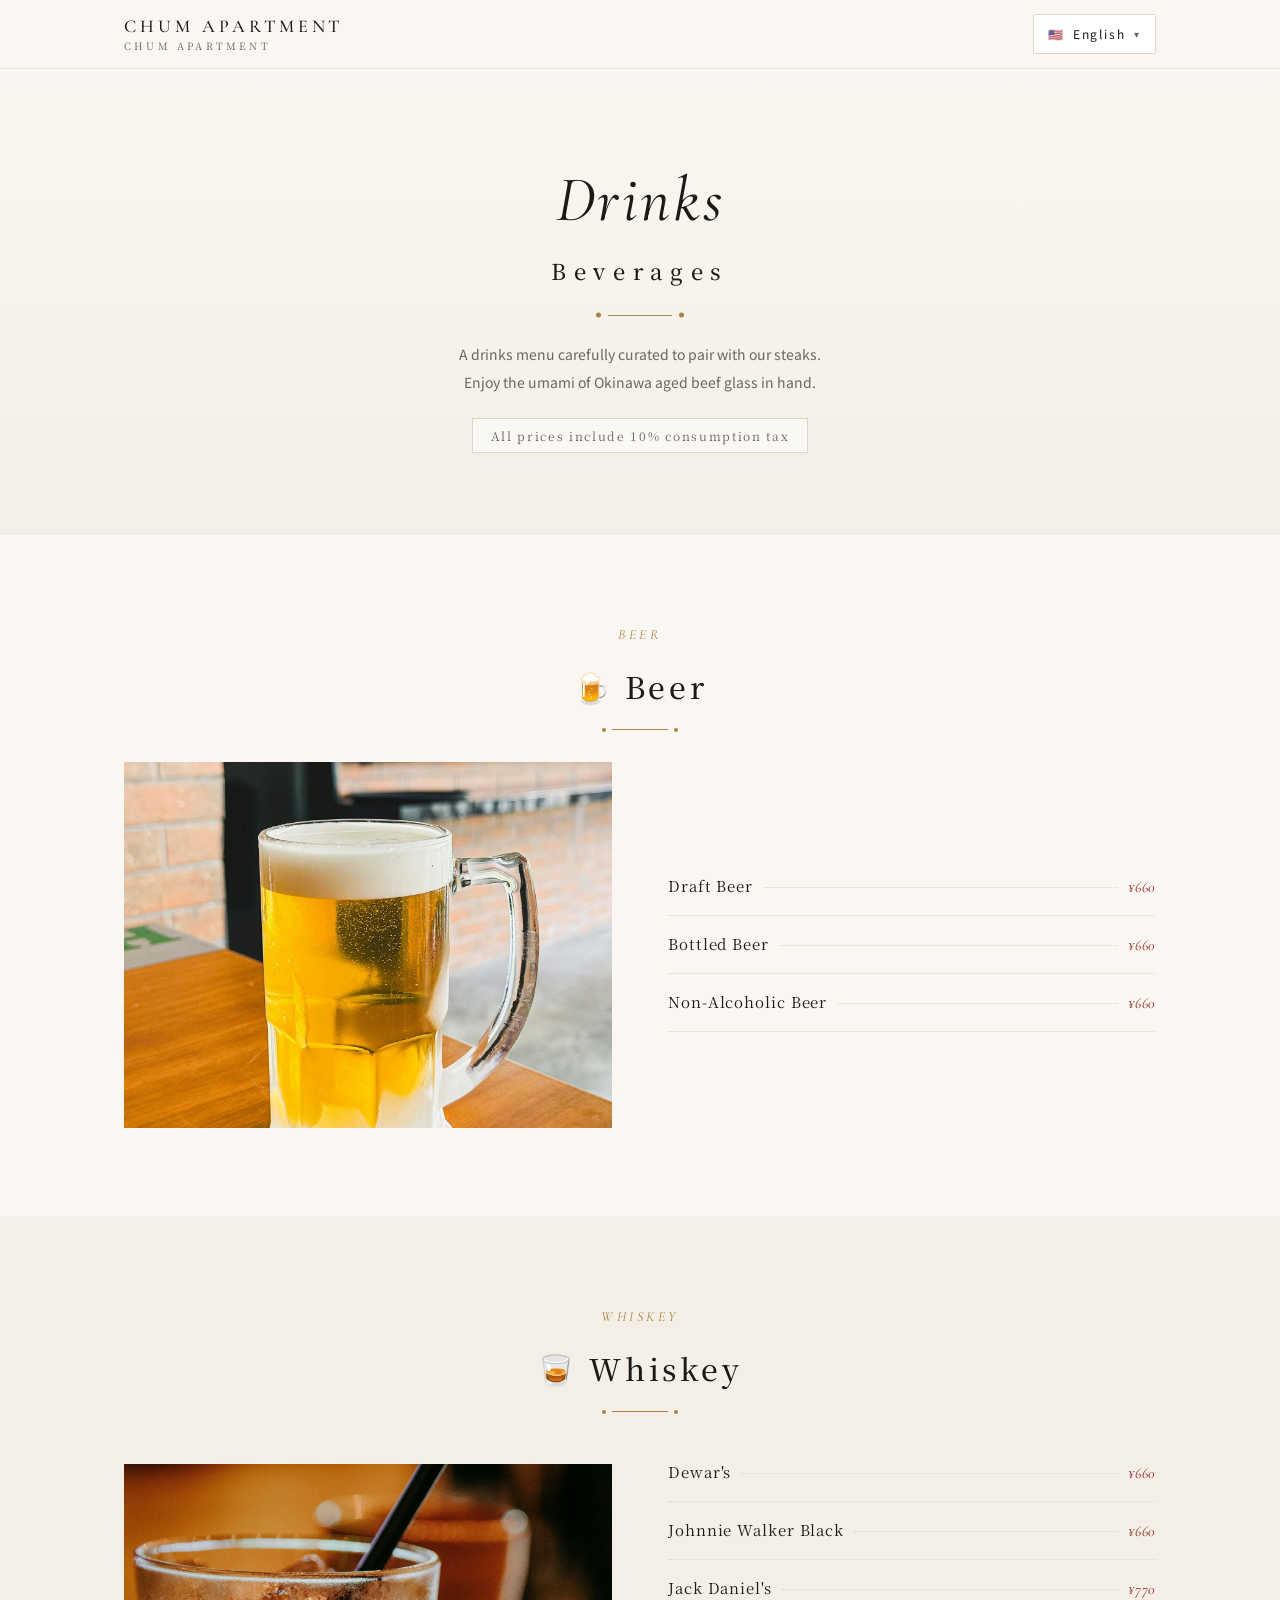
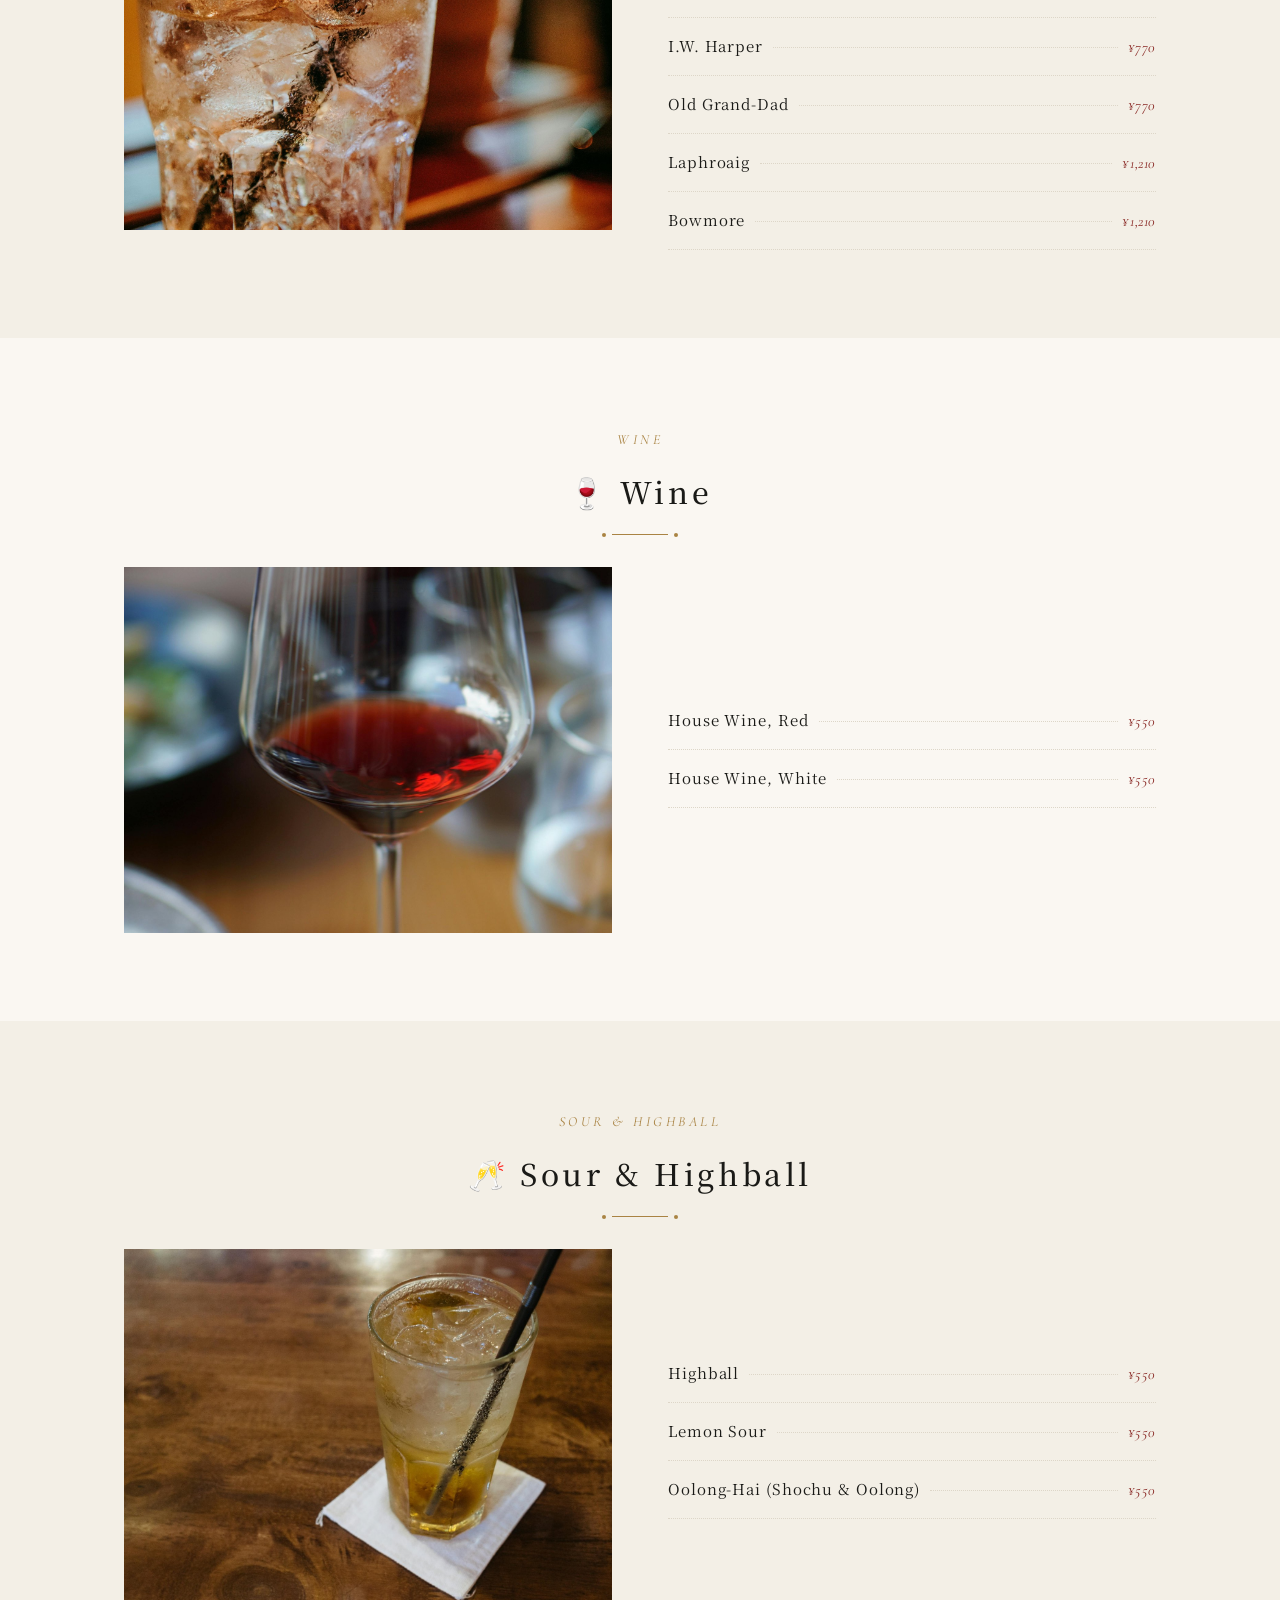
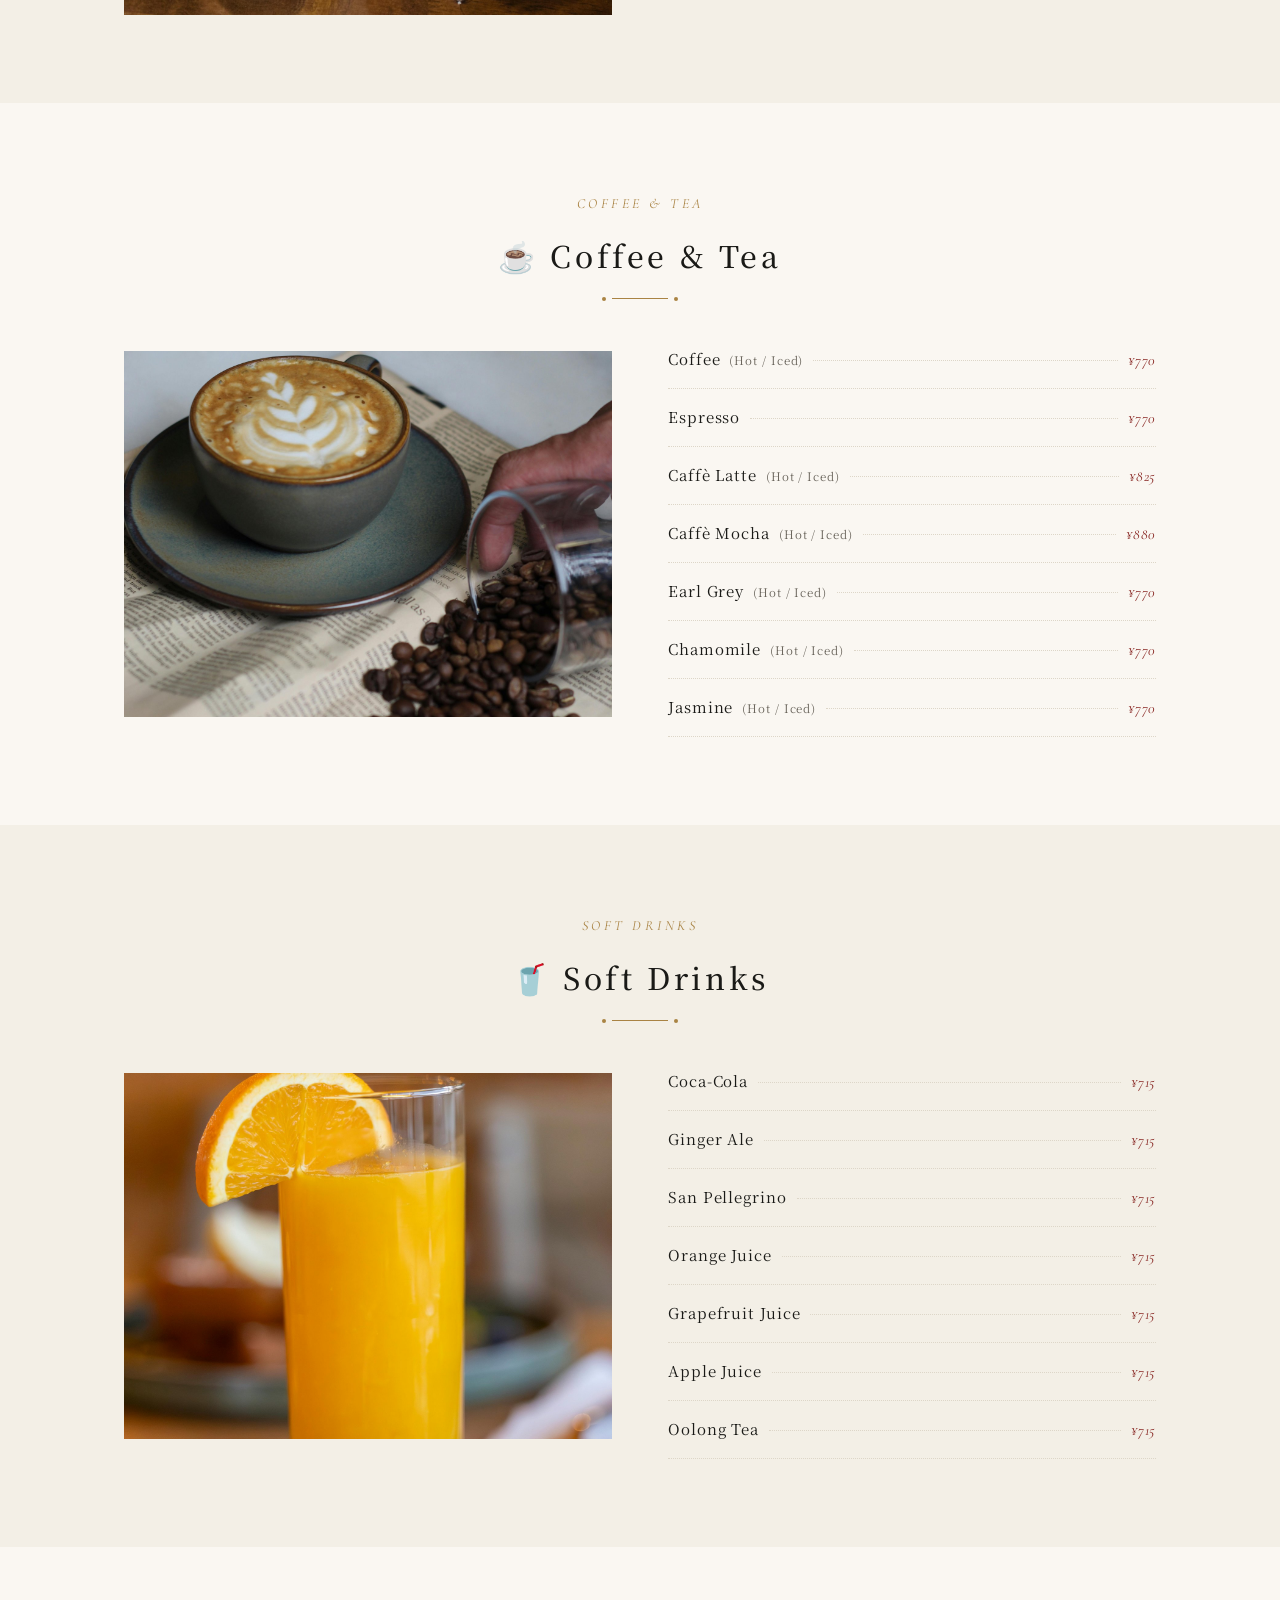
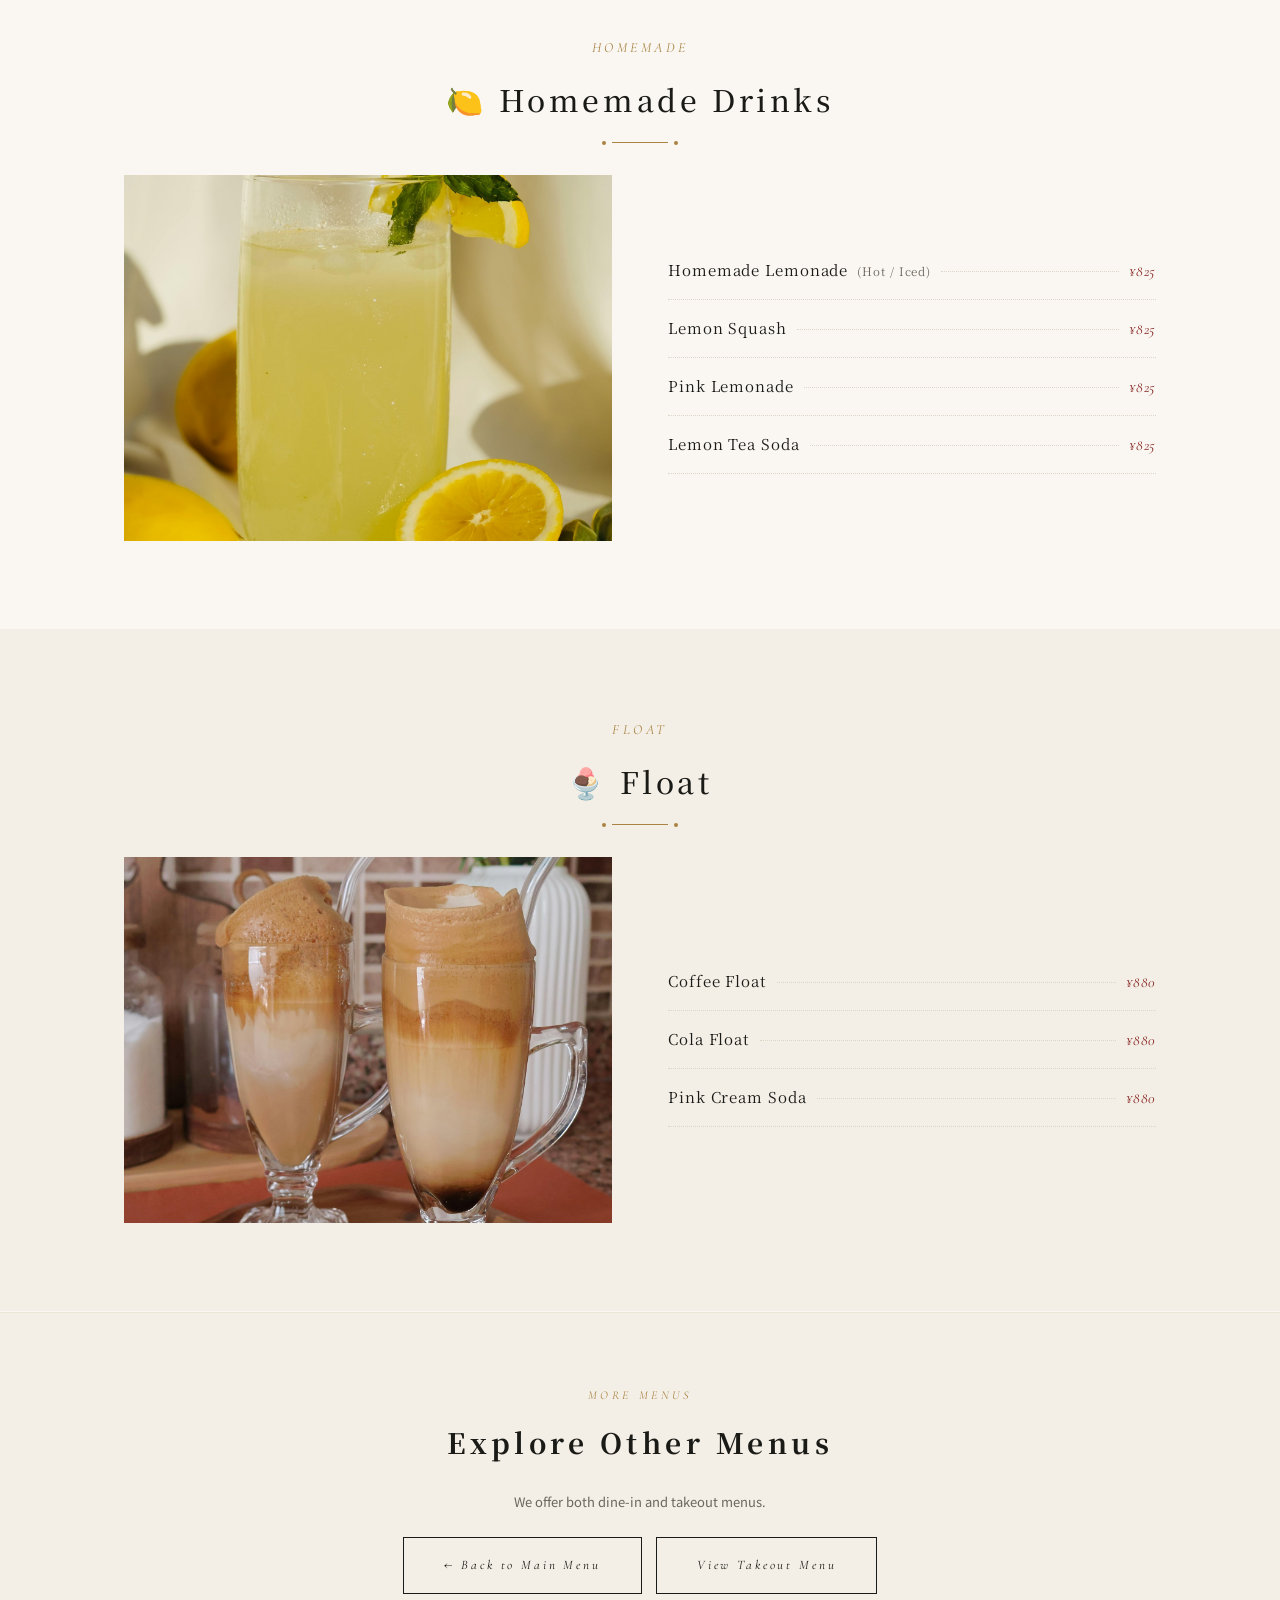
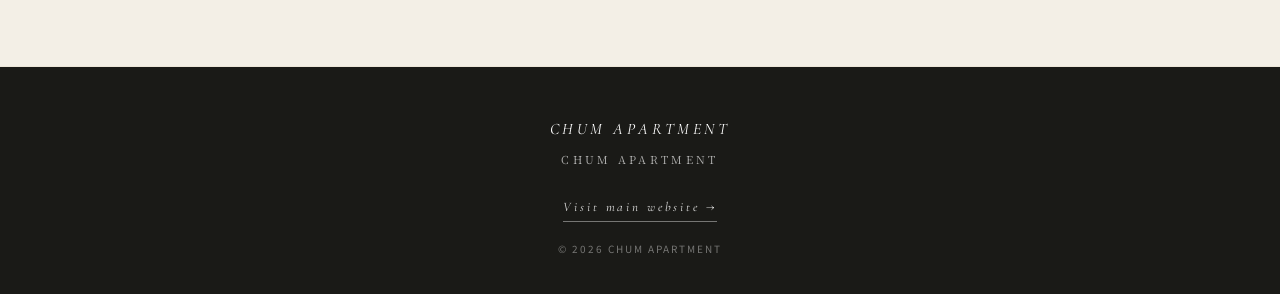
==== drink.html @ d6c18265 "Initial commit: CHUM APARTMENT menu site v1.0 Co-Authored-By: Claude Opus 4.7 (1M context) <noreply@" ====
<!DOCTYPE html>
<html lang="ja">
<head>
<meta charset="UTF-8">
<meta name="viewport" content="width=device-width, initial-scale=1.0">
<title data-i18n="meta_title">ドリンク | CHUM APARTMENT チャムアパートメント</title>
<meta name="description" data-i18n="meta_description" data-i18n-attr="content" content="CHUM APARTMENT（チャムアパートメント）のドリンクメニュー。ビール、ウイスキー、ワイン、自家製レモネード、コーヒー・紅茶など、ステーキに寄り添うこだわりのお飲み物。">

<meta property="og:type" content="website">
<meta property="og:site_name" content="CHUM APARTMENT">
<meta property="og:title" data-i18n="og_title" data-i18n-attr="content" content="ドリンク | CHUM APARTMENT">
<meta property="og:description" data-i18n="og_description" data-i18n-attr="content" content="ステーキに寄り添う、こだわりのドリンクメニュー。">
<meta property="og:url" content="https://menu.chum-apt.net/drink.html">
<meta property="og:image" content="https://menu.chum-apt.net/images/drink-whiskey.jpg">

<link rel="preconnect" href="https://fonts.googleapis.com">
<link rel="preconnect" href="https://fonts.gstatic.com" crossorigin>
<link rel="stylesheet" href="https://fonts.googleapis.com/css2?family=Cormorant+Garamond:ital,wght@0,400;0,500;1,400;1,500&family=Noto+Sans+JP:wght@300;400;500&family=Noto+Serif+JP:wght@400;500;600&family=Noto+Sans+KR:wght@300;400;500&family=Noto+Serif+KR:wght@400;500;600&family=Noto+Serif+TC:wght@400;500;600&family=Noto+Serif+SC:wght@400;500;600&display=swap">
<link rel="stylesheet" href="css/style.css">
</head>
<body>

<!-- ============== Header ============== -->
<header class="site-header">
  <div class="inner">
    <a href="index.html" class="brand" data-i18n="brand_home_aria" data-i18n-attr="aria-label" aria-label="CHUM APARTMENT トップへ">
      <span class="brand-en" data-i18n="site_name">CHUM APARTMENT</span>
      <span class="brand-jp" data-i18n="site_name_jp">チャムアパートメント</span>
    </a>
    <div class="lang-switch">
      <button type="button" aria-haspopup="true" aria-expanded="false" aria-controls="lang-menu" data-i18n="lang_switch_aria" data-i18n-attr="aria-label" aria-label="言語を選択">
        <span class="flag" aria-hidden="true">🇯🇵</span> <span class="lang-current">日本語</span>
      </button>
      <ul class="lang-menu" id="lang-menu" role="menu">
        <li role="none"><button role="menuitem" type="button" data-lang="ja"      data-lang-label="日本語"><span class="flag" aria-hidden="true">🇯🇵</span> 日本語</button></li>
        <li role="none"><button role="menuitem" type="button" data-lang="en"      data-lang-label="English"><span class="flag" aria-hidden="true">🇺🇸</span> English</button></li>
        <li role="none"><button role="menuitem" type="button" data-lang="fr"      data-lang-label="Français"><span class="flag" aria-hidden="true">🇫🇷</span> Français</button></li>
        <li role="none"><button role="menuitem" type="button" data-lang="ko"      data-lang-label="한국어"><span class="flag" aria-hidden="true">🇰🇷</span> 한국어</button></li>
        <li role="none"><button role="menuitem" type="button" data-lang="zh-Hant" data-lang-label="繁體中文"><span class="flag" aria-hidden="true">🇹🇼</span> 繁體中文</button></li>
        <li role="none"><button role="menuitem" type="button" data-lang="zh-Hans" data-lang-label="简体中文"><span class="flag" aria-hidden="true">🇨🇳</span> 简体中文</button></li>
      </ul>
    </div>
  </div>
</header>

<main>

<!-- ============== Hero ============== -->
<section class="hero">
  <p class="display-en" data-i18n="hero_title_en"><em>Drinks</em></p>
  <h1 class="display-jp" data-i18n="hero_title_ja">お飲み物</h1>
  <div class="hero-ornament" aria-hidden="true"></div>
  <p class="hero-lede" data-i18n="hero_lede">
    ステーキに寄り添う、こだわりのドリンクメニュー。<br>
    沖縄経産牛の旨味を、一杯と共に。
  </p>
  <p class="tax-note-banner" data-i18n="tax_note_banner">表示価格はすべて税込（消費税 10%）</p>
</section>

<!-- ============== Beer ============== -->
<section id="drink-beer" class="fade-in drink-section">
  <p class="section-eyebrow" data-i18n="section_beer_eyebrow">Beer</p>
  <h2 class="section-title" data-i18n="section_beer_title">🍺 ビール</h2>
  <div class="section-ornament" aria-hidden="true"></div>

  <div class="drink-block">
    <figure class="drink-photo menu-photo menu-photo--landscape">
      <img src="images/drink-beer.jpg" data-i18n="item_beer_alt" data-i18n-attr="alt" alt="ビール" loading="lazy">
    </figure>
    <ul class="drink-list-menu">
      <li><span class="name" data-i18n="drink_draft_beer">生ビール</span><span class="dots" aria-hidden="true"></span><span class="price">¥660</span></li>
      <li><span class="name" data-i18n="drink_bottle_beer">ボトルビール</span><span class="dots" aria-hidden="true"></span><span class="price">¥660</span></li>
      <li><span class="name" data-i18n="drink_non_alcohol_beer">ノンアルコールビール</span><span class="dots" aria-hidden="true"></span><span class="price">¥660</span></li>
    </ul>
  </div>
</section>

<!-- ============== Whiskey ============== -->
<section id="drink-whiskey" class="fade-in drink-section" style="background:var(--bg-soft);">
  <p class="section-eyebrow" data-i18n="section_whiskey_eyebrow">Whiskey</p>
  <h2 class="section-title" data-i18n="section_whiskey_title">🥃 ウイスキー</h2>
  <div class="section-ornament" aria-hidden="true"></div>

  <div class="drink-block">
    <figure class="drink-photo menu-photo menu-photo--landscape">
      <img src="images/drink-whiskey.jpg" data-i18n="item_whiskey_alt" data-i18n-attr="alt" alt="ウイスキー" loading="lazy">
    </figure>
    <ul class="drink-list-menu">
      <li><span class="name" data-i18n="drink_dewars">デュワーズ</span><span class="dots" aria-hidden="true"></span><span class="price">¥660</span></li>
      <li><span class="name" data-i18n="drink_johnnie_walker_black">ジョニーウォーカー ブラック</span><span class="dots" aria-hidden="true"></span><span class="price">¥660</span></li>
      <li><span class="name" data-i18n="drink_jack_daniels">ジャックダニエル</span><span class="dots" aria-hidden="true"></span><span class="price">¥770</span></li>
      <li><span class="name" data-i18n="drink_iw_harper">I.W. ハーパー</span><span class="dots" aria-hidden="true"></span><span class="price">¥770</span></li>
      <li><span class="name" data-i18n="drink_old_grand_dad">オールド・グランダッド</span><span class="dots" aria-hidden="true"></span><span class="price">¥770</span></li>
      <li><span class="name" data-i18n="drink_laphroaig">ラフロイグ</span><span class="dots" aria-hidden="true"></span><span class="price">¥1,210</span></li>
      <li><span class="name" data-i18n="drink_bowmore">ボウモア</span><span class="dots" aria-hidden="true"></span><span class="price">¥1,210</span></li>
    </ul>
  </div>
</section>

<!-- ============== Wine ============== -->
<section id="drink-wine" class="fade-in drink-section">
  <p class="section-eyebrow" data-i18n="section_wine_eyebrow">Wine</p>
  <h2 class="section-title" data-i18n="section_wine_title">🍷 ワイン</h2>
  <div class="section-ornament" aria-hidden="true"></div>

  <div class="drink-block">
    <figure class="drink-photo menu-photo menu-photo--landscape">
      <img src="images/drink-wine.jpg" data-i18n="item_wine_alt" data-i18n-attr="alt" alt="ワイン" loading="lazy">
    </figure>
    <ul class="drink-list-menu">
      <li><span class="name" data-i18n="drink_house_wine_red">ハウスワイン 赤</span><span class="dots" aria-hidden="true"></span><span class="price">¥550</span></li>
      <li><span class="name" data-i18n="drink_house_wine_white">ハウスワイン 白</span><span class="dots" aria-hidden="true"></span><span class="price">¥550</span></li>
    </ul>
  </div>
</section>

<!-- ============== Sour & Highball ============== -->
<section id="drink-highball" class="fade-in drink-section" style="background:var(--bg-soft);">
  <p class="section-eyebrow" data-i18n="section_highball_eyebrow">Sour &amp; Highball</p>
  <h2 class="section-title" data-i18n="section_highball_title">🥂 サワー・ハイボール</h2>
  <div class="section-ornament" aria-hidden="true"></div>

  <div class="drink-block">
    <figure class="drink-photo menu-photo menu-photo--landscape">
      <img src="images/drink-highball.jpg" data-i18n="item_highball_alt" data-i18n-attr="alt" alt="ハイボール" loading="lazy">
    </figure>
    <ul class="drink-list-menu">
      <li><span class="name" data-i18n="drink_highball">ハイボール</span><span class="dots" aria-hidden="true"></span><span class="price">¥550</span></li>
      <li><span class="name" data-i18n="drink_lemon_sour">レモンサワー</span><span class="dots" aria-hidden="true"></span><span class="price">¥550</span></li>
      <li><span class="name" data-i18n="drink_oolong_high">ウーロンハイ</span><span class="dots" aria-hidden="true"></span><span class="price">¥550</span></li>
    </ul>
  </div>
</section>

<!-- ============== Coffee & Tea ============== -->
<section id="drink-coffee" class="fade-in drink-section">
  <p class="section-eyebrow" data-i18n="section_coffee_eyebrow">Coffee &amp; Tea</p>
  <h2 class="section-title" data-i18n="section_coffee_title">☕ コーヒー・紅茶</h2>
  <div class="section-ornament" aria-hidden="true"></div>

  <div class="drink-block">
    <figure class="drink-photo menu-photo menu-photo--landscape">
      <img src="images/drink-coffee.jpg" data-i18n="item_coffee_alt" data-i18n-attr="alt" alt="カフェラテ" loading="lazy">
    </figure>
    <ul class="drink-list-menu">
      <li><span class="name"><span data-i18n="drink_coffee">コーヒー</span> <small data-i18n="modifier_hot_iced">（ホット / アイス）</small></span><span class="dots" aria-hidden="true"></span><span class="price">¥770</span></li>
      <li><span class="name" data-i18n="drink_espresso">エスプレッソ</span><span class="dots" aria-hidden="true"></span><span class="price">¥770</span></li>
      <li><span class="name"><span data-i18n="drink_cafe_latte">カフェラテ</span> <small data-i18n="modifier_hot_iced">（ホット / アイス）</small></span><span class="dots" aria-hidden="true"></span><span class="price">¥825</span></li>
      <li><span class="name"><span data-i18n="drink_cafe_mocha">カフェモカ</span> <small data-i18n="modifier_hot_iced">（ホット / アイス）</small></span><span class="dots" aria-hidden="true"></span><span class="price">¥880</span></li>
      <li><span class="name"><span data-i18n="drink_earl_grey">アールグレイ</span> <small data-i18n="modifier_hot_iced">（ホット / アイス）</small></span><span class="dots" aria-hidden="true"></span><span class="price">¥770</span></li>
      <li><span class="name"><span data-i18n="drink_chamomile">カモミール</span> <small data-i18n="modifier_hot_iced">（ホット / アイス）</small></span><span class="dots" aria-hidden="true"></span><span class="price">¥770</span></li>
      <li><span class="name"><span data-i18n="drink_jasmine">ジャスミン</span> <small data-i18n="modifier_hot_iced">（ホット / アイス）</small></span><span class="dots" aria-hidden="true"></span><span class="price">¥770</span></li>
    </ul>
  </div>
</section>

<!-- ============== Soft Drinks ============== -->
<section id="drink-soft" class="fade-in drink-section" style="background:var(--bg-soft);">
  <p class="section-eyebrow" data-i18n="section_soft_eyebrow">Soft Drinks</p>
  <h2 class="section-title" data-i18n="section_soft_title">🥤 ソフトドリンク</h2>
  <div class="section-ornament" aria-hidden="true"></div>

  <div class="drink-block">
    <figure class="drink-photo menu-photo menu-photo--landscape">
      <img src="images/drink-softdrink.jpg" data-i18n="item_soft_alt" data-i18n-attr="alt" alt="ソフトドリンク" loading="lazy">
    </figure>
    <ul class="drink-list-menu">
      <li><span class="name" data-i18n="drink_cola">コーラ</span><span class="dots" aria-hidden="true"></span><span class="price">¥715</span></li>
      <li><span class="name" data-i18n="drink_ginger_ale">ジンジャーエール</span><span class="dots" aria-hidden="true"></span><span class="price">¥715</span></li>
      <li><span class="name" data-i18n="drink_sanpellegrino">サンペレグリノ</span><span class="dots" aria-hidden="true"></span><span class="price">¥715</span></li>
      <li><span class="name" data-i18n="drink_orange_juice">オレンジジュース</span><span class="dots" aria-hidden="true"></span><span class="price">¥715</span></li>
      <li><span class="name" data-i18n="drink_grapefruit_juice">グレープフルーツジュース</span><span class="dots" aria-hidden="true"></span><span class="price">¥715</span></li>
      <li><span class="name" data-i18n="drink_apple_juice">アップルジュース</span><span class="dots" aria-hidden="true"></span><span class="price">¥715</span></li>
      <li><span class="name" data-i18n="drink_oolong_tea">ウーロン茶</span><span class="dots" aria-hidden="true"></span><span class="price">¥715</span></li>
    </ul>
  </div>
</section>

<!-- ============== Homemade ============== -->
<section id="drink-homemade" class="fade-in drink-section">
  <p class="section-eyebrow" data-i18n="section_homemade_eyebrow">Homemade</p>
  <h2 class="section-title" data-i18n="section_homemade_title">🍋 自家製ドリンク</h2>
  <div class="section-ornament" aria-hidden="true"></div>

  <div class="drink-block">
    <figure class="drink-photo menu-photo menu-photo--landscape">
      <img src="images/drink-lemonade.jpg" data-i18n="item_homemade_alt" data-i18n-attr="alt" alt="自家製レモネード" loading="lazy">
    </figure>
    <ul class="drink-list-menu">
      <li><span class="name"><span data-i18n="drink_homemade_lemonade">自家製レモネード</span> <small data-i18n="modifier_hot_iced">（ホット / アイス）</small></span><span class="dots" aria-hidden="true"></span><span class="price">¥825</span></li>
      <li><span class="name" data-i18n="drink_lemon_squash">レモンスカッシュ</span><span class="dots" aria-hidden="true"></span><span class="price">¥825</span></li>
      <li><span class="name" data-i18n="drink_pink_lemonade">ピンクレモネード</span><span class="dots" aria-hidden="true"></span><span class="price">¥825</span></li>
      <li><span class="name" data-i18n="drink_lemon_tea_soda">レモンティソーダ</span><span class="dots" aria-hidden="true"></span><span class="price">¥825</span></li>
    </ul>
  </div>
</section>

<!-- ============== Float ============== -->
<section id="drink-float" class="fade-in drink-section" style="background:var(--bg-soft);">
  <p class="section-eyebrow" data-i18n="section_float_eyebrow">Float</p>
  <h2 class="section-title" data-i18n="section_float_title">🍨 フロート</h2>
  <div class="section-ornament" aria-hidden="true"></div>

  <div class="drink-block">
    <figure class="drink-photo menu-photo menu-photo--landscape">
      <img src="images/drink-float.jpg" data-i18n="item_float_alt" data-i18n-attr="alt" alt="コーヒーフロート" loading="lazy">
    </figure>
    <ul class="drink-list-menu">
      <li><span class="name" data-i18n="drink_coffee_float">コーヒーフロート</span><span class="dots" aria-hidden="true"></span><span class="price">¥880</span></li>
      <li><span class="name" data-i18n="drink_cola_float">コーラフロート</span><span class="dots" aria-hidden="true"></span><span class="price">¥880</span></li>
      <li><span class="name" data-i18n="drink_pink_cream_soda">ピンククリームソーダ</span><span class="dots" aria-hidden="true"></span><span class="price">¥880</span></li>
    </ul>
  </div>
</section>

<!-- ============== Cross-page nav ============== -->
<section class="nav-cta fade-in" aria-labelledby="drink-nav-cta">
  <p class="eyebrow" data-i18n="more_menus_eyebrow">More Menus</p>
  <h2 class="title" id="drink-nav-cta" data-i18n="more_menus_title">ほかのメニューも見る</h2>
  <p style="color:var(--muted);font-size:13px;max-width:520px;margin:0 auto 22px;line-height:2;" data-i18n="more_menus_desc">
    お料理は店内メニューと、お持ち帰りメニューがございます。
  </p>
  <div class="nav-cta-row">
    <a href="index.html" class="btn-outline" data-i18n="btn_back_to_main">← メインメニューに戻る</a>
    <a href="takeout.html" class="btn-outline" data-i18n="btn_view_takeout">View Takeout Menu</a>
  </div>
</section>

</main>

<!-- ============== Footer ============== -->
<footer class="site-footer">
  <div class="inner">
    <span class="brand-en" data-i18n="site_name">CHUM APARTMENT</span>
    <div class="brand-jp" data-i18n="site_name_jp">チャムアパートメント</div>
    <a class="home-link" href="https://chum-apt.net/" target="_blank" rel="noopener" data-i18n="footer_home_link">本体サイトへ →</a>
    <p class="copy" data-i18n="footer_copy">© 2026 CHUM APARTMENT</p>
  </div>
</footer>

<script src="js/main.js"></script>
<script src="js/i18n.js"></script>
</body>
</html>
---- css/style.css ----
/* =========================================================
   CHUM APARTMENT Menu Site — shared stylesheet
   Editorial direction: warm paper, generous whitespace,
   明朝 + 細身ゴシック + Cormorant Garamond italic flourishes.
   ========================================================= */

:root {
  /* paper-warm base */
  --bg:           #faf7f2;
  --bg-soft:      #f3efe6;
  --ink:          #1a1a17;
  --muted:        #6b665d;
  --line:         #ddd6c8;
  --line-soft:    #ece6d8;

  /* accents */
  --crimson:      #8a2a26;   /* 深紅 */
  --crimson-dark: #6c1f1c;
  --gold:         #a98343;   /* 金茶 */
  --gold-light:   #c9a25e;

  /* typography scale */
  --font-serif-jp:    "Noto Serif JP", "Hiragino Mincho ProN", "Yu Mincho", serif;
  --font-serif-en:    "Cormorant Garamond", "Noto Serif JP", serif;
  --font-sans:        "Noto Sans JP", -apple-system, BlinkMacSystemFont,
                       "Helvetica Neue", "Hiragino Sans", "Yu Gothic", sans-serif;

  --radius:        2px;
  --shadow-soft:   0 1px 3px rgba(26,26,23,0.04), 0 6px 18px rgba(26,26,23,0.05);
  --max-w:         1080px;
}

/* ---------- Language-aware font overrides ----------
   Swap the Mincho-feel and the sans stack for languages that have
   their own native serif companions to Noto. The English flourish
   font (Cormorant Garamond) stays consistent across all languages. */
html[lang="ko"] {
  --font-serif-jp:   "Noto Serif KR", "Noto Serif JP", "Hiragino Mincho ProN", serif;
  --font-sans:       "Noto Sans KR", "Noto Sans JP", -apple-system, BlinkMacSystemFont,
                     "Helvetica Neue", "Apple SD Gothic Neo", sans-serif;
}
html[lang="zh-Hant"] {
  --font-serif-jp:   "Noto Serif TC", "Noto Serif JP", serif;
  --font-sans:       "Noto Serif TC", "Noto Sans JP", -apple-system, BlinkMacSystemFont,
                     "Helvetica Neue", "PingFang TC", "Microsoft JhengHei", sans-serif;
}
html[lang="zh-Hans"] {
  --font-serif-jp:   "Noto Serif SC", "Noto Serif JP", serif;
  --font-sans:       "Noto Serif SC", "Noto Sans JP", -apple-system, BlinkMacSystemFont,
                     "Helvetica Neue", "PingFang SC", "Microsoft YaHei", sans-serif;
}

*,*::before,*::after { box-sizing: border-box; margin: 0; padding: 0; }

html { scroll-behavior: smooth; }

body {
  font-family: var(--font-sans);
  color: var(--ink);
  background: var(--bg);
  line-height: 1.8;
  font-size: 15px;
  font-feature-settings: "palt";
  -webkit-font-smoothing: antialiased;
  text-rendering: optimizeLegibility;
}

img { max-width: 100%; height: auto; display: block; }

a { color: inherit; text-decoration: none; }
a:hover { color: var(--crimson); }

button { font: inherit; color: inherit; background: none; border: 0; cursor: pointer; }

/* ----------- Layout helpers ----------- */
.container { max-width: var(--max-w); margin: 0 auto; padding: 0 24px; }
.narrow    { max-width: 720px;        margin: 0 auto; padding: 0 24px; }

/* Section pattern */
section { padding: 88px 0; }
@media (max-width: 768px) { section { padding: 64px 0; } }

.section-eyebrow {
  font-family: var(--font-serif-en);
  font-style: italic;
  font-size: 14px;
  letter-spacing: 0.25em;
  text-transform: uppercase;
  color: var(--gold);
  margin-bottom: 12px;
  text-align: center;
}
.section-title {
  font-family: var(--font-serif-jp);
  font-weight: 500;
  font-size: clamp(22px, 3.4vw, 30px);
  letter-spacing: 0.12em;
  text-align: center;
  margin-bottom: 16px;
}
.section-ornament {
  width: 56px; height: 1px;
  background: var(--gold);
  margin: 8px auto 32px;
  position: relative;
}
.section-ornament::before,
.section-ornament::after {
  content: "";
  position: absolute;
  top: 50%; transform: translateY(-50%);
  width: 4px; height: 4px;
  background: var(--gold);
  border-radius: 50%;
}
.section-ornament::before { left: -10px; }
.section-ornament::after  { right: -10px; }

.section-lede {
  text-align: center;
  max-width: 600px;
  margin: 0 auto 48px;
  color: var(--muted);
  font-size: 14px;
  line-height: 2;
}

/* ----------- Header ----------- */
.site-header {
  position: sticky; top: 0; z-index: 50;
  background: rgba(250,247,242,0.92);
  backdrop-filter: blur(10px);
  -webkit-backdrop-filter: blur(10px);
  border-bottom: 1px solid var(--line-soft);
}
.site-header .inner {
  max-width: var(--max-w);
  margin: 0 auto;
  padding: 14px 24px;
  display: flex;
  align-items: center;
  justify-content: space-between;
  gap: 16px;
}
.brand {
  display: flex; flex-direction: column; line-height: 1.2;
}
.brand .brand-en {
  font-family: var(--font-serif-en);
  font-size: 18px;
  letter-spacing: 0.22em;
  font-weight: 500;
}
.brand .brand-jp {
  font-family: var(--font-serif-jp);
  font-size: 10px;
  letter-spacing: 0.32em;
  color: var(--muted);
  margin-top: 2px;
}

/* Language switcher */
.lang-switch { position: relative; }
.lang-switch > button {
  font-size: 12px;
  letter-spacing: 0.16em;
  padding: 8px 14px;
  border: 1px solid var(--line);
  border-radius: 2px;
  background: #fff;
  color: var(--ink);
  display: inline-flex;
  align-items: center;
  gap: 8px;
}
.lang-switch > button::after {
  content: "▾"; font-size: 10px; color: var(--muted);
}
.lang-menu {
  list-style: none;
  position: absolute; right: 0; top: calc(100% + 6px);
  background: #fff;
  border: 1px solid var(--line);
  border-radius: 2px;
  min-width: 180px;
  box-shadow: var(--shadow-soft);
  opacity: 0; visibility: hidden; transform: translateY(-4px);
  transition: opacity 0.18s ease, transform 0.18s ease, visibility 0s linear 0.18s;
}
.lang-switch.is-open .lang-menu {
  opacity: 1; visibility: visible; transform: translateY(0);
  transition: opacity 0.18s ease, transform 0.18s ease, visibility 0s;
}
.lang-menu li button {
  width: 100%;
  text-align: left;
  padding: 10px 14px;
  font-size: 13px;
  letter-spacing: 0.1em;
  display: flex; align-items: center; gap: 10px;
}
.lang-menu li button:hover { background: var(--bg-soft); }
.lang-menu li button.is-active {
  background: var(--bg-soft);
  color: var(--crimson);
  font-weight: 500;
}
.lang-menu .flag { font-size: 16px; }

/* ----------- Hero ----------- */
.hero {
  padding: 96px 24px 80px;
  text-align: center;
  background: linear-gradient(180deg, var(--bg) 0%, var(--bg-soft) 100%);
  border-bottom: 1px solid var(--line-soft);
}
.hero .display-en {
  font-family: var(--font-serif-en);
  font-style: italic;
  font-weight: 400;
  font-size: clamp(36px, 7vw, 64px);
  letter-spacing: 0.04em;
  color: var(--ink);
  line-height: 1.1;
}
.hero .display-jp {
  font-family: var(--font-serif-jp);
  font-weight: 500;
  font-size: clamp(16px, 2.8vw, 22px);
  letter-spacing: 0.35em;
  margin-top: 16px;
  margin-bottom: 20px;
  color: var(--ink);
}
.hero .hero-ornament {
  width: 64px; height: 1px;
  background: var(--gold);
  margin: 24px auto 24px;
  position: relative;
}
.hero .hero-ornament::before,
.hero .hero-ornament::after {
  content: ""; position: absolute; top: 50%; transform: translateY(-50%);
  width: 5px; height: 5px;
  background: var(--gold);
  border-radius: 50%;
}
.hero .hero-ornament::before { left: -12px; }
.hero .hero-ornament::after  { right: -12px; }
.hero .hero-lede {
  max-width: 540px; margin: 0 auto;
  color: var(--muted);
  font-size: 14px;
  line-height: 2;
}
.hero .tax-note-banner {
  margin: 22px auto 0;
  display: inline-block;
  padding: 6px 18px;
  border: 1px solid var(--line);
  background: rgba(255,255,255,0.55);
  color: var(--muted);
  font-family: var(--font-serif-jp);
  font-size: 12px;
  letter-spacing: 0.14em;
}

/* ----------- Lunch / Dinner Tabs ----------- */
.meal-tabs {
  display: flex;
  justify-content: center;
  gap: 0;
  padding: 32px 24px 0;
  position: sticky;
  top: 64px;
  z-index: 40;
  background: var(--bg);
  border-bottom: 1px solid var(--line-soft);
}
.meal-tabs .tab {
  font-family: var(--font-serif-en);
  font-style: italic;
  font-size: 16px;
  letter-spacing: 0.16em;
  padding: 16px 32px;
  color: var(--muted);
  border-bottom: 2px solid transparent;
  transition: color 0.2s ease, border-color 0.2s ease;
  white-space: nowrap;
  min-height: 48px;
}
.meal-tabs .tab .jp {
  font-family: var(--font-serif-jp);
  font-style: normal;
  font-size: 11px;
  display: block;
  letter-spacing: 0.2em;
  margin-top: 2px;
}
.meal-tabs .tab.is-active {
  color: var(--ink);
  border-bottom-color: var(--crimson);
}
.meal-tabs .tab:hover { color: var(--ink); }

/* hide lunch-only meta when on dinner */
body[data-meal="dinner"] .lunch-only { display: none; }
body[data-meal="lunch"]  .dinner-only { display: none; }

/* ----------- Campaign Banner (on index) ----------- */
.campaign-banner {
  display: block;
  text-align: center;
  background: linear-gradient(135deg, var(--crimson) 0%, var(--crimson-dark) 100%);
  color: #fff;
  padding: 28px 24px;
  position: relative;
  overflow: hidden;
  text-decoration: none;
  border-top: 1px solid rgba(255,255,255,0.12);
  border-bottom: 1px solid rgba(255,255,255,0.12);
  transition: filter 0.2s ease;
}
.campaign-banner::before,
.campaign-banner::after {
  content: "";
  position: absolute;
  left: 50%; transform: translateX(-50%);
  width: 80px; height: 1px;
  background: var(--gold-light);
}
.campaign-banner::before { top: 12px; }
.campaign-banner::after  { bottom: 12px; }
.campaign-banner:hover { filter: brightness(1.08); color: #fff; }
.campaign-banner .label {
  display: inline-block;
  font-family: var(--font-serif-en);
  font-style: italic;
  font-size: 12px;
  letter-spacing: 0.32em;
  color: var(--gold-light);
  margin-bottom: 8px;
}
.campaign-banner .headline {
  font-family: var(--font-serif-jp);
  font-size: clamp(18px, 3.5vw, 24px);
  font-weight: 500;
  letter-spacing: 0.12em;
}
.campaign-banner .headline strong {
  font-weight: 600;
  color: var(--gold-light);
  margin: 0 6px;
}
.campaign-banner .arrow {
  font-family: var(--font-serif-en);
  font-style: italic;
  font-size: 12px;
  letter-spacing: 0.2em;
  margin-top: 10px;
  display: inline-block;
  opacity: 0.85;
}

/* ----------- Menu Item (signature: large) ----------- */
.menu-item {
  display: grid;
  grid-template-columns: 1fr 1fr;
  gap: 56px;
  align-items: center;
  max-width: var(--max-w);
  margin: 0 auto;
  padding: 0 24px;
}
.menu-item.reverse > .menu-photo { order: 2; }
.menu-item.reverse > .menu-text  { order: 1; }
.menu-photo {
  position: relative;
  aspect-ratio: 4 / 5;
  overflow: hidden;
  background: var(--bg-soft);
}
.menu-photo img {
  width: 100%; height: 100%; object-fit: cover;
  object-position: center;
}
/* Landscape (4:3) source — keep the whole dish in frame */
.menu-photo--landscape { aspect-ratio: 4 / 3; }
.menu-photo--landscape img { object-fit: cover; object-position: center; }
.menu-text .item-name {
  font-family: var(--font-serif-jp);
  font-weight: 500;
  font-size: clamp(22px, 3vw, 28px);
  letter-spacing: 0.12em;
  margin-bottom: 8px;
}
.menu-text .item-name-en {
  font-family: var(--font-serif-en);
  font-style: italic;
  font-size: 14px;
  letter-spacing: 0.18em;
  color: var(--muted);
  margin-bottom: 20px;
  display: block;
}
.menu-text .item-desc {
  font-size: 14px;
  line-height: 2;
  color: var(--ink);
  margin-bottom: 24px;
}
.menu-text .price-line {
  font-family: var(--font-serif-jp);
  font-size: 18px;
  letter-spacing: 0.06em;
  margin-top: 4px;
  display: flex; flex-wrap: wrap; align-items: baseline; gap: 10px;
}
.menu-text .price-line .price-label {
  font-family: var(--font-serif-en);
  font-style: italic;
  font-size: 12px;
  letter-spacing: 0.22em;
  color: var(--gold);
  text-transform: uppercase;
}
.menu-text .price-line .price-amount {
  font-weight: 500;
}
.menu-text .price-note {
  display: block;
  font-size: 12px;
  color: var(--muted);
  margin-top: 4px;
  letter-spacing: 0.06em;
}

/* ----------- Menu pair (lightweight grid for 2-up) ----------- */
.menu-pair {
  display: grid;
  grid-template-columns: 1fr 1fr;
  gap: 40px;
  max-width: var(--max-w);
  margin: 0 auto;
  padding: 0 24px;
}
.menu-pair .menu-pair-item .menu-photo { aspect-ratio: 4 / 3; }
.menu-pair .item-name { font-size: 20px; margin-top: 20px; margin-bottom: 6px; }
.menu-pair .item-name-en { font-size: 12px; margin-bottom: 14px; }
.menu-pair .item-desc { font-size: 13px; margin-bottom: 14px; }
.menu-pair .price-line { font-size: 16px; }

/* ----------- Placeholder photo (Coming soon) ----------- */
.photo-placeholder {
  aspect-ratio: 4 / 5;
  background:
    repeating-linear-gradient(45deg,
      var(--bg-soft) 0,
      var(--bg-soft) 14px,
      var(--line-soft) 14px,
      var(--line-soft) 15px);
  display: flex; align-items: center; justify-content: center;
  text-align: center;
  color: var(--muted);
  font-family: var(--font-serif-en);
  font-style: italic;
  letter-spacing: 0.18em;
  font-size: 13px;
}
.photo-placeholder span { display: block; }
.menu-pair .photo-placeholder { aspect-ratio: 4 / 3; }

/* ----------- Coming Soon (showcase block) ----------- */
.coming-soon {
  margin: 64px auto 0;
  max-width: var(--max-w);
  padding: 0 24px;
}
.coming-soon-card {
  border: 1px solid var(--gold);
  background: linear-gradient(180deg, #fff 0%, var(--bg) 100%);
  padding: 48px 32px;
  text-align: center;
  position: relative;
}
.coming-soon-card::before {
  content: "🆕 COMING SOON";
  position: absolute;
  top: -14px; left: 50%; transform: translateX(-50%);
  background: var(--gold);
  color: #fff;
  font-family: var(--font-serif-en);
  font-style: italic;
  font-size: 11px;
  letter-spacing: 0.32em;
  padding: 4px 16px;
}
.coming-soon-card .item-name {
  font-family: var(--font-serif-jp);
  font-weight: 500;
  font-size: clamp(20px, 3vw, 26px);
  letter-spacing: 0.14em;
}
.coming-soon-card .item-name-en {
  font-family: var(--font-serif-en);
  font-style: italic;
  font-size: 14px;
  color: var(--gold);
  letter-spacing: 0.2em;
  margin-top: 8px; margin-bottom: 22px;
}
.coming-soon-card .item-desc {
  max-width: 520px; margin: 0 auto;
  font-size: 14px; line-height: 2; color: var(--ink);
}
.coming-soon-card .stay-tuned {
  font-family: var(--font-serif-en);
  font-style: italic;
  font-size: 14px;
  letter-spacing: 0.32em;
  color: var(--gold);
  margin-top: 24px;
}

/* ----------- Steak section: price table ----------- */
.steak-detail {
  max-width: 880px;
  margin: 40px auto 0;
  padding: 0 24px;
}
.price-table {
  width: 100%;
  border-collapse: collapse;
  font-family: var(--font-serif-jp);
  font-size: 15px;
}
.price-table th,
.price-table td {
  padding: 16px 12px;
  text-align: center;
  border-bottom: 1px solid var(--line);
  letter-spacing: 0.05em;
}
.price-table thead th {
  font-family: var(--font-serif-en);
  font-style: italic;
  font-weight: 500;
  font-size: 13px;
  color: var(--muted);
  letter-spacing: 0.18em;
  border-bottom: 1px solid var(--ink);
}
.price-table tbody th {
  text-align: left;
  font-weight: 500;
  white-space: nowrap;
}
.price-table .campaign-row {
  background: linear-gradient(90deg, rgba(138,42,38,0.03) 0%, transparent 100%);
}
.price-table .campaign-row th { color: var(--crimson); }
.price-table .campaign-badge {
  display: inline-block;
  font-family: var(--font-serif-en);
  font-style: italic;
  font-size: 10px;
  letter-spacing: 0.18em;
  background: var(--crimson);
  color: #fff;
  padding: 3px 8px;
  margin-left: 8px;
  vertical-align: middle;
  text-decoration: none;
  transition: filter 0.2s ease;
}
.price-table .campaign-badge:hover { filter: brightness(1.15); color: #fff; }
.price-table td.empty { color: var(--line); }

@media (max-width: 768px) {
  .price-table thead { display: none; }
  .price-table, .price-table tbody, .price-table tr, .price-table th, .price-table td {
    display: block;
    width: 100%;
  }
  .price-table tr {
    border: 1px solid var(--line);
    padding: 12px 16px;
    margin-bottom: 12px;
    background: #fff;
  }
  .price-table tbody th {
    border: 0;
    padding: 4px 0 12px;
    font-size: 18px;
    border-bottom: 1px solid var(--line-soft);
    margin-bottom: 8px;
  }
  .price-table td {
    border: 0;
    text-align: right;
    padding: 6px 0;
    position: relative;
    padding-left: 50%;
  }
  .price-table td::before {
    content: attr(data-label);
    position: absolute;
    left: 0;
    font-family: var(--font-serif-en);
    font-style: italic;
    color: var(--muted);
    font-size: 12px;
    letter-spacing: 0.18em;
  }
  .price-table .campaign-row { background: rgba(138,42,38,0.04); }
}

/* Rare-cut block */
.rare-cuts {
  margin-top: 48px;
  padding: 28px 24px;
  background: #fff;
  border: 1px solid var(--line);
  text-align: center;
}
.rare-cuts h4 {
  font-family: var(--font-serif-jp);
  font-weight: 500;
  font-size: 17px;
  letter-spacing: 0.14em;
  margin-bottom: 8px;
}
.rare-cuts .price-from {
  font-family: var(--font-serif-en);
  font-style: italic;
  color: var(--gold);
  font-size: 14px;
  letter-spacing: 0.18em;
  margin-bottom: 12px;
}
.rare-cuts p {
  font-size: 13px;
  color: var(--muted);
  line-height: 2;
}

/* Sides */
.sides {
  margin-top: 48px;
  padding-top: 24px;
  border-top: 1px solid var(--line-soft);
}
.sides h4 {
  font-family: var(--font-serif-en);
  font-style: italic;
  font-size: 14px;
  letter-spacing: 0.22em;
  color: var(--gold);
  margin-bottom: 16px;
  text-align: center;
}
.sides ul {
  list-style: none;
  display: grid;
  grid-template-columns: repeat(auto-fit, minmax(220px, 1fr));
  gap: 8px 32px;
  max-width: 640px;
  margin: 0 auto;
}
.sides li {
  display: flex; justify-content: space-between;
  font-size: 13px;
  padding: 8px 0;
  border-bottom: 1px dotted var(--line-soft);
  letter-spacing: 0.06em;
}
.sides li .price { color: var(--muted); }

/* ----------- À la carte (dinner only) ----------- */
.alacarte-wrap {
  max-width: 720px;
  margin: 0 auto;
  padding: 0 24px;
}
.alacarte-list {
  list-style: none;
  display: grid;
  grid-template-columns: 1fr 1fr;
  column-gap: 56px;
  row-gap: 4px;
}
.alacarte-list li {
  display: flex;
  align-items: baseline;
  padding: 14px 0;
  border-bottom: 1px dotted var(--line);
  font-family: var(--font-serif-jp);
  font-size: 15px;
  letter-spacing: 0.08em;
}
.alacarte-list .dish { flex: 0 0 auto; }
.alacarte-list .dots {
  flex: 1 1 auto;
  margin: 0 10px;
  border-bottom: 1px dotted var(--line);
  transform: translateY(-4px);
}
.alacarte-list .price {
  flex: 0 0 auto;
  font-family: var(--font-serif-en);
  font-style: italic;
  color: var(--crimson);
  font-size: 15px;
  letter-spacing: 0.06em;
}
.alacarte-note {
  margin-top: 28px;
  text-align: center;
  font-size: 12px;
  color: var(--muted);
  letter-spacing: 0.18em;
}
@media (max-width: 768px) {
  .alacarte-list { grid-template-columns: 1fr; }
}

/* ----------- Lunch drinks note (lunch only) ----------- */
.lunch-drinks-section {
  padding-top: 56px;
  padding-bottom: 56px;
  background: var(--bg-soft);
  border-top: 1px solid var(--line-soft);
  border-bottom: 1px solid var(--line-soft);
}
.lunch-drinks-card {
  max-width: 560px;
  margin: 0 auto;
  padding: 32px 28px;
  background: #fff;
  border: 1px solid var(--line);
  text-align: center;
}
.lunch-drinks-card .eyebrow {
  font-family: var(--font-serif-en);
  font-style: italic;
  font-size: 11px;
  letter-spacing: 0.32em;
  color: var(--gold);
  text-transform: uppercase;
  margin-bottom: 6px;
}
.lunch-drinks-card .title {
  font-family: var(--font-serif-jp);
  font-weight: 500;
  font-size: 14px;
  letter-spacing: 0.16em;
  margin-bottom: 14px;
}
.lunch-drinks-card .lead {
  font-size: 12.5px;
  color: var(--muted);
  line-height: 2;
  margin-bottom: 8px;
}
.lunch-drinks-card .drink-list {
  list-style: none;
  display: flex;
  flex-wrap: wrap;
  justify-content: center;
  gap: 4px 14px;
  margin-bottom: 24px;
  font-family: var(--font-serif-jp);
  font-size: 12.5px;
  color: var(--ink);
}
.lunch-drinks-card .drink-list li {
  position: relative;
  padding: 0 4px;
}
.lunch-drinks-card .drink-list li + li::before {
  content: "/";
  color: var(--line);
  margin-right: 14px;
  margin-left: -14px;
}
.lunch-drinks-card .upgrade-eyebrow {
  font-family: var(--font-serif-en);
  font-style: italic;
  font-size: 11px;
  letter-spacing: 0.28em;
  color: var(--gold);
  margin: 8px 0 12px;
}
.lunch-drinks-card .upgrade-list {
  list-style: none;
  max-width: 320px;
  margin: 0 auto 18px;
}
.lunch-drinks-card .upgrade-list li {
  display: flex;
  justify-content: space-between;
  align-items: baseline;
  padding: 8px 0;
  border-bottom: 1px dotted var(--line-soft);
  font-family: var(--font-serif-jp);
  font-size: 13px;
}
.lunch-drinks-card .upgrade-list .plus {
  font-family: var(--font-serif-en);
  font-style: italic;
  color: var(--crimson);
  font-size: 13px;
  letter-spacing: 0.04em;
}
.lunch-drinks-card .micro-note {
  font-size: 11px;
  color: var(--muted);
  letter-spacing: 0.06em;
  line-height: 1.8;
}

/* ----------- Navigation buttons (CTA) ----------- */
.nav-cta {
  text-align: center;
  padding: 72px 24px;
  background: var(--bg-soft);
  border-top: 1px solid var(--line-soft);
  border-bottom: 1px solid var(--line-soft);
}
.nav-cta .eyebrow {
  font-family: var(--font-serif-en);
  font-style: italic;
  letter-spacing: 0.3em;
  font-size: 12px;
  color: var(--gold);
  margin-bottom: 10px;
  text-transform: uppercase;
}
.nav-cta .title {
  font-family: var(--font-serif-jp);
  font-size: clamp(20px, 3vw, 28px);
  letter-spacing: 0.16em;
  margin-bottom: 22px;
}
.btn-outline {
  display: inline-block;
  padding: 16px 40px;
  border: 1px solid var(--ink);
  color: var(--ink);
  font-family: var(--font-serif-en);
  font-style: italic;
  letter-spacing: 0.22em;
  font-size: 13px;
  transition: background 0.2s ease, color 0.2s ease;
  min-height: 48px;
  min-width: 200px;
  text-align: center;
}
.btn-outline:hover { background: var(--ink); color: var(--bg); }
.btn-solid {
  display: inline-block;
  padding: 16px 40px;
  background: var(--crimson);
  color: #fff;
  font-family: var(--font-serif-en);
  font-style: italic;
  letter-spacing: 0.22em;
  font-size: 13px;
  transition: filter 0.2s ease;
  min-height: 48px;
}
.btn-solid:hover { filter: brightness(1.1); color: #fff; }

/* Back link */
.back-link {
  display: inline-block;
  margin: 48px auto;
  font-family: var(--font-serif-en);
  font-style: italic;
  letter-spacing: 0.2em;
  font-size: 13px;
  color: var(--muted);
}
.back-link:hover { color: var(--crimson); }
.back-wrap { text-align: center; padding: 0 24px; }

/* ----------- Campaign page specific ----------- */
.campaign-hero {
  background: linear-gradient(160deg, var(--crimson) 0%, var(--crimson-dark) 100%);
  color: #fff;
  text-align: center;
  padding: 120px 24px 80px;
  position: relative;
}
.campaign-hero::after {
  content: "";
  position: absolute; left: 50%; bottom: 28px;
  transform: translateX(-50%);
  width: 60px; height: 1px;
  background: var(--gold-light);
}
.campaign-hero .display-en {
  font-family: var(--font-serif-en);
  font-style: italic;
  font-size: clamp(36px, 7vw, 64px);
  letter-spacing: 0.12em;
  color: var(--gold-light);
}
.campaign-hero .display-jp {
  font-family: var(--font-serif-jp);
  font-weight: 500;
  font-size: clamp(18px, 3vw, 26px);
  letter-spacing: 0.32em;
  margin-top: 12px;
}
.campaign-hero .sub {
  margin-top: 18px;
  font-size: 13px;
  letter-spacing: 0.18em;
  color: rgba(255,255,255,0.78);
}

.campaign-card {
  max-width: 720px;
  margin: -48px auto 0;
  background: #fff;
  border: 2px solid var(--gold);
  padding: 56px 32px 40px;
  position: relative;
  text-align: center;
  box-shadow: var(--shadow-soft);
}
.campaign-card .cut-badge {
  position: absolute; top: -16px; left: 50%; transform: translateX(-50%);
  background: var(--gold);
  color: #fff;
  font-family: var(--font-serif-jp);
  font-size: 13px;
  letter-spacing: 0.24em;
  padding: 6px 22px;
  white-space: nowrap;
}
.campaign-card .off {
  font-family: var(--font-serif-en);
  font-style: italic;
  font-weight: 500;
  font-size: clamp(72px, 14vw, 132px);
  line-height: 1;
  color: var(--crimson);
  letter-spacing: 0.02em;
  margin-bottom: 4px;
}
.campaign-card .off-jp {
  font-family: var(--font-serif-jp);
  font-size: 14px;
  letter-spacing: 0.28em;
  color: var(--muted);
  margin-bottom: 32px;
}
.campaign-price-list {
  list-style: none;
  max-width: 380px;
  margin: 0 auto;
}
.campaign-price-list li {
  display: grid;
  grid-template-columns: 60px 1fr auto;
  align-items: baseline;
  gap: 12px;
  padding: 12px 0;
  border-bottom: 1px solid var(--line-soft);
  font-family: var(--font-serif-jp);
  font-size: 16px;
}
.campaign-price-list .gram {
  font-family: var(--font-serif-en);
  font-style: italic;
  color: var(--gold);
  font-size: 14px;
  letter-spacing: 0.16em;
  text-align: left;
}
.campaign-price-list .old {
  text-decoration: line-through;
  color: var(--muted);
  font-size: 14px;
  text-align: right;
}
.campaign-price-list .new {
  color: var(--crimson);
  font-weight: 500;
  font-size: 18px;
  text-align: right;
}
.campaign-card .tax-note {
  margin-top: 18px;
  font-size: 12px;
  color: var(--muted);
  letter-spacing: 0.12em;
}
.campaign-period {
  max-width: 600px;
  margin: 48px auto 0;
  text-align: center;
  font-size: 13px;
  color: var(--muted);
  line-height: 2.2;
  letter-spacing: 0.06em;
}

.reservation-block {
  max-width: 520px;
  margin: 64px auto 0;
  padding: 36px 24px;
  border-top: 1px solid var(--line);
  border-bottom: 1px solid var(--line);
  text-align: center;
}
.reservation-block .eyebrow {
  font-family: var(--font-serif-en);
  font-style: italic;
  font-size: 12px;
  letter-spacing: 0.3em;
  color: var(--gold);
  margin-bottom: 10px;
}
.reservation-block .phone {
  font-family: var(--font-serif-en);
  font-size: clamp(26px, 5vw, 34px);
  letter-spacing: 0.08em;
  color: var(--crimson);
  font-weight: 500;
  display: inline-block;
  margin: 8px 0 4px;
}
.reservation-block .phone-note {
  font-size: 13px; color: var(--muted); letter-spacing: 0.12em;
}

/* ----------- Drink page ----------- */
.drink-block {
  display: grid;
  grid-template-columns: 1fr 1fr;
  gap: 56px;
  align-items: center;
  max-width: var(--max-w);
  margin: 0 auto;
  padding: 0 24px;
}
.drink-photo.menu-photo { aspect-ratio: 4 / 3; }
.drink-list-menu {
  list-style: none;
}
.drink-list-menu li {
  display: flex;
  align-items: baseline;
  padding: 14px 0;
  border-bottom: 1px dotted var(--line);
  font-family: var(--font-serif-jp);
  font-size: 15px;
  letter-spacing: 0.06em;
}
.drink-list-menu .name { flex: 0 0 auto; }
.drink-list-menu .name small {
  font-size: 11.5px;
  color: var(--muted);
  letter-spacing: 0.08em;
  margin-left: 4px;
  font-weight: 400;
}
.drink-list-menu .dots {
  flex: 1 1 auto;
  margin: 0 10px;
  border-bottom: 1px dotted var(--line);
  transform: translateY(-4px);
  min-width: 24px;
}
.drink-list-menu .price {
  flex: 0 0 auto;
  font-family: var(--font-serif-en);
  font-style: italic;
  color: var(--crimson);
  font-size: 15px;
  letter-spacing: 0.04em;
  white-space: nowrap;
}

/* Nav CTA row (multi-button layout) */
.nav-cta-row {
  display: flex;
  flex-wrap: wrap;
  justify-content: center;
  gap: 14px;
}

@media (max-width: 768px) {
  .drink-block {
    grid-template-columns: 1fr;
    gap: 28px;
  }
  .drink-photo.menu-photo { aspect-ratio: 4 / 3; }
}

/* ----------- Takeout page specific ----------- */
.takeout-grid {
  display: grid;
  grid-template-columns: repeat(3, 1fr);
  gap: 32px;
  max-width: var(--max-w);
  margin: 0 auto;
  padding: 0 24px;
}
.takeout-grid.two-up { grid-template-columns: repeat(2, 1fr); max-width: 760px; }
.takeout-card .menu-photo { aspect-ratio: 4 / 5; }
.takeout-card .item-name { font-size: 18px; margin-top: 18px; }
.takeout-card .item-name-en { font-size: 12px; margin-bottom: 12px; }
.takeout-card .item-desc { font-size: 13px; line-height: 2; margin-bottom: 12px; }
.takeout-card .price-line { font-size: 17px; margin-top: 4px; }
.takeout-card .menu-meta {
  font-size: 12px;
  color: var(--muted);
  margin-top: 8px;
  letter-spacing: 0.04em;
}

.order-method,
.delivery-block {
  max-width: 520px;
  margin: 64px auto 0;
  padding: 36px 24px;
  border-top: 1px solid var(--line);
  border-bottom: 1px solid var(--line);
  text-align: center;
}
.order-method .eyebrow,
.delivery-block .eyebrow {
  font-family: var(--font-serif-en);
  font-style: italic;
  letter-spacing: 0.3em;
  font-size: 12px;
  color: var(--gold);
  margin-bottom: 10px;
}
.order-method .phone {
  font-family: var(--font-serif-en);
  font-size: clamp(24px, 4.6vw, 30px);
  letter-spacing: 0.08em;
  color: var(--ink);
  font-weight: 500;
}
.order-method .phone-note {
  font-size: 13px; color: var(--muted); letter-spacing: 0.12em; margin-top: 4px;
}
.delivery-block .uber-btn {
  display: inline-block;
  background: #06C167; /* uber green */
  color: #fff;
  padding: 16px 28px;
  font-size: 13px;
  letter-spacing: 0.18em;
  font-family: var(--font-sans);
  font-weight: 500;
  margin-top: 6px;
  min-height: 48px;
}
.delivery-block .uber-btn:hover { filter: brightness(1.08); color: #fff; }

/* ----------- Footer ----------- */
.site-footer {
  background: var(--ink);
  color: rgba(255,255,255,0.66);
  padding: 48px 24px 36px;
  text-align: center;
  font-size: 12px;
  letter-spacing: 0.1em;
}
.site-footer .inner { max-width: var(--max-w); margin: 0 auto; }
.site-footer .brand-en {
  font-family: var(--font-serif-en);
  font-style: italic;
  letter-spacing: 0.22em;
  color: #fff;
  font-size: 16px;
  display: block;
  margin-bottom: 6px;
}
.site-footer .brand-jp {
  font-family: var(--font-serif-jp);
  font-size: 11px;
  letter-spacing: 0.3em;
  margin-bottom: 18px;
}
.site-footer a { color: rgba(255,255,255,0.85); }
.site-footer a:hover { color: #fff; }
.site-footer .home-link {
  display: inline-block;
  margin: 8px 0 18px;
  font-family: var(--font-serif-en);
  font-style: italic;
  letter-spacing: 0.22em;
  font-size: 13px;
  border-bottom: 1px solid rgba(255,255,255,0.4);
  padding-bottom: 2px;
}
.site-footer .copy {
  font-size: 10px;
  letter-spacing: 0.2em;
  color: rgba(255,255,255,0.4);
}

/* ----------- Scroll fade-in ----------- */
.fade-in {
  opacity: 0;
  transform: translateY(16px);
  transition: opacity 0.7s ease, transform 0.7s ease;
  will-change: opacity, transform;
}
.fade-in.is-visible {
  opacity: 1;
  transform: none;
}
@media (prefers-reduced-motion: reduce) {
  .fade-in, .fade-in.is-visible { opacity: 1; transform: none; transition: none; }
  html { scroll-behavior: auto; }
}

/* ----------- Responsive ----------- */
@media (max-width: 768px) {
  .menu-item {
    grid-template-columns: 1fr;
    gap: 28px;
  }
  .menu-item.reverse > .menu-photo,
  .menu-item.reverse > .menu-text { order: initial; }
  .menu-pair, .takeout-grid, .takeout-grid.two-up {
    grid-template-columns: 1fr;
    gap: 36px;
  }
  .meal-tabs { top: 56px; padding: 20px 16px 0; }
  .meal-tabs .tab { padding: 12px 20px; font-size: 14px; }
  .site-header .inner { padding: 12px 16px; }
  .brand .brand-en { font-size: 15px; }
  .lang-switch > button { padding: 7px 10px; font-size: 11px; }
  .campaign-card { padding: 48px 20px 32px; }
}
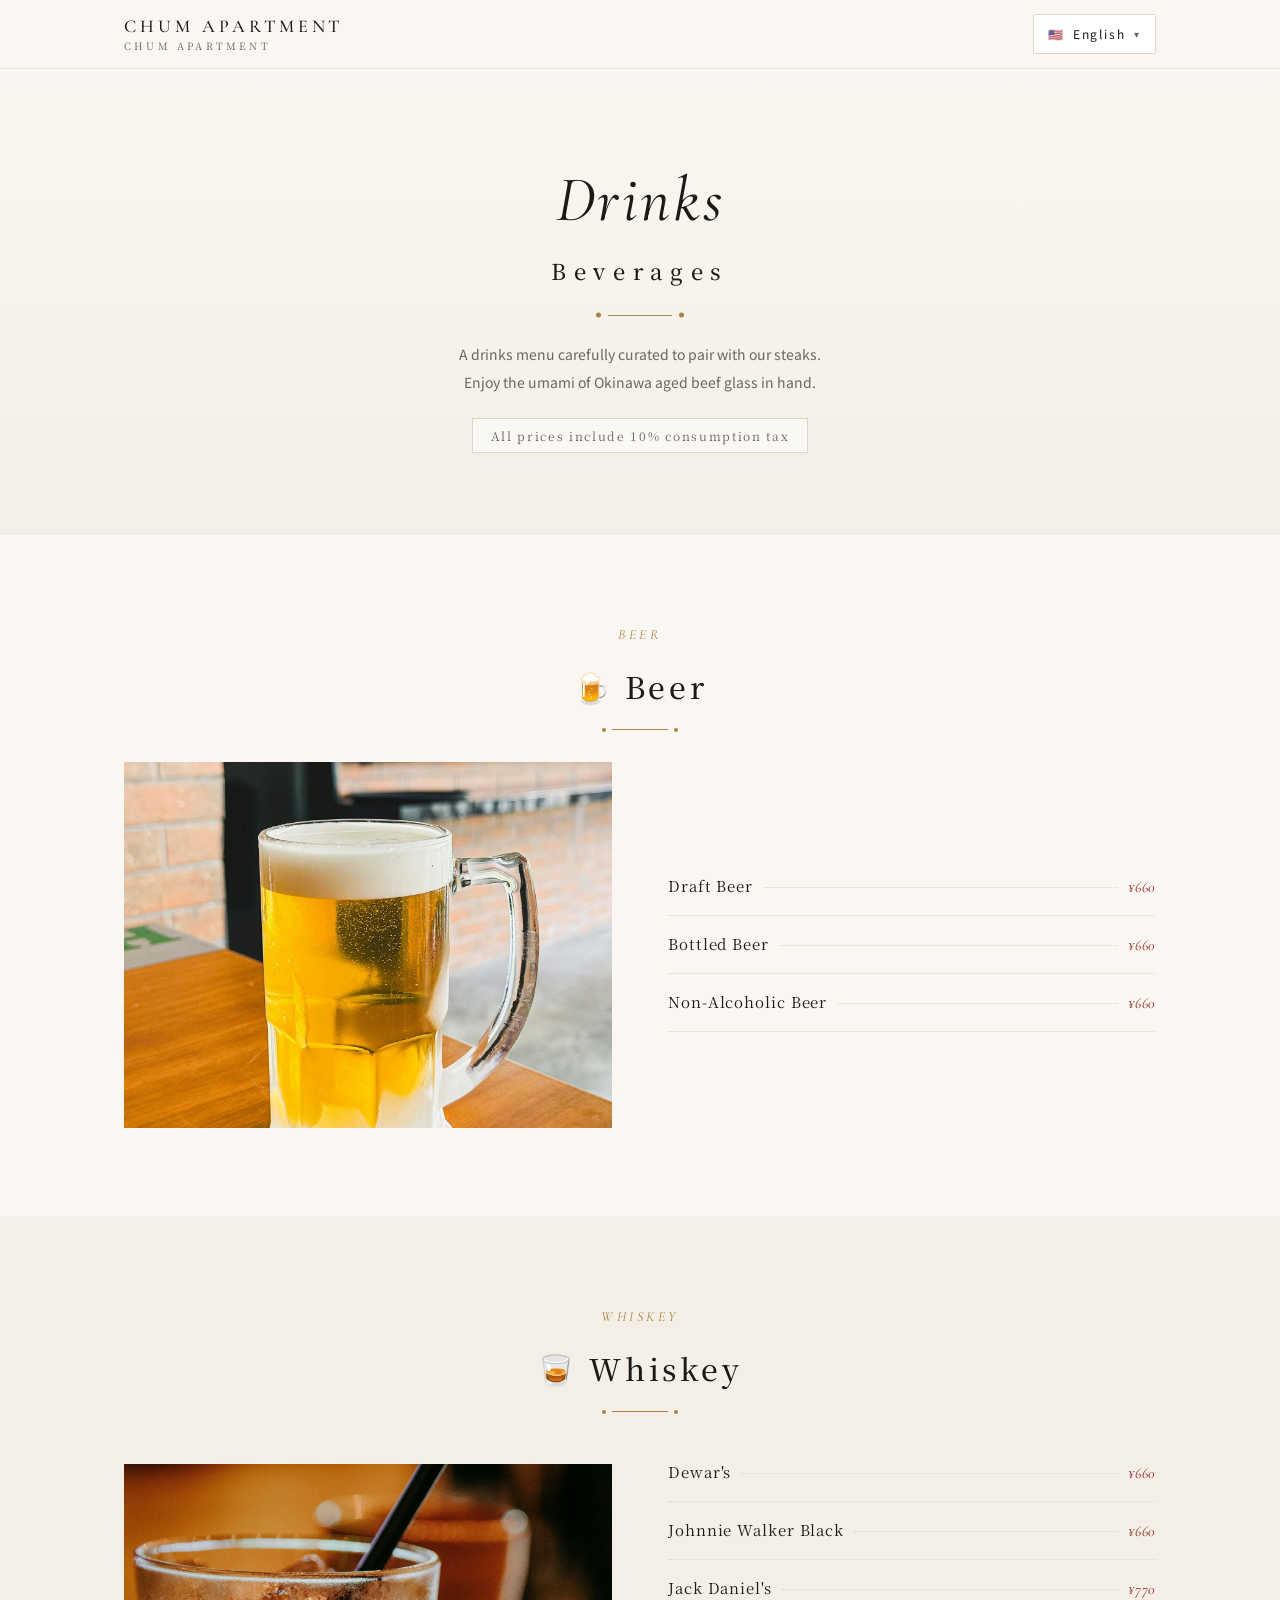
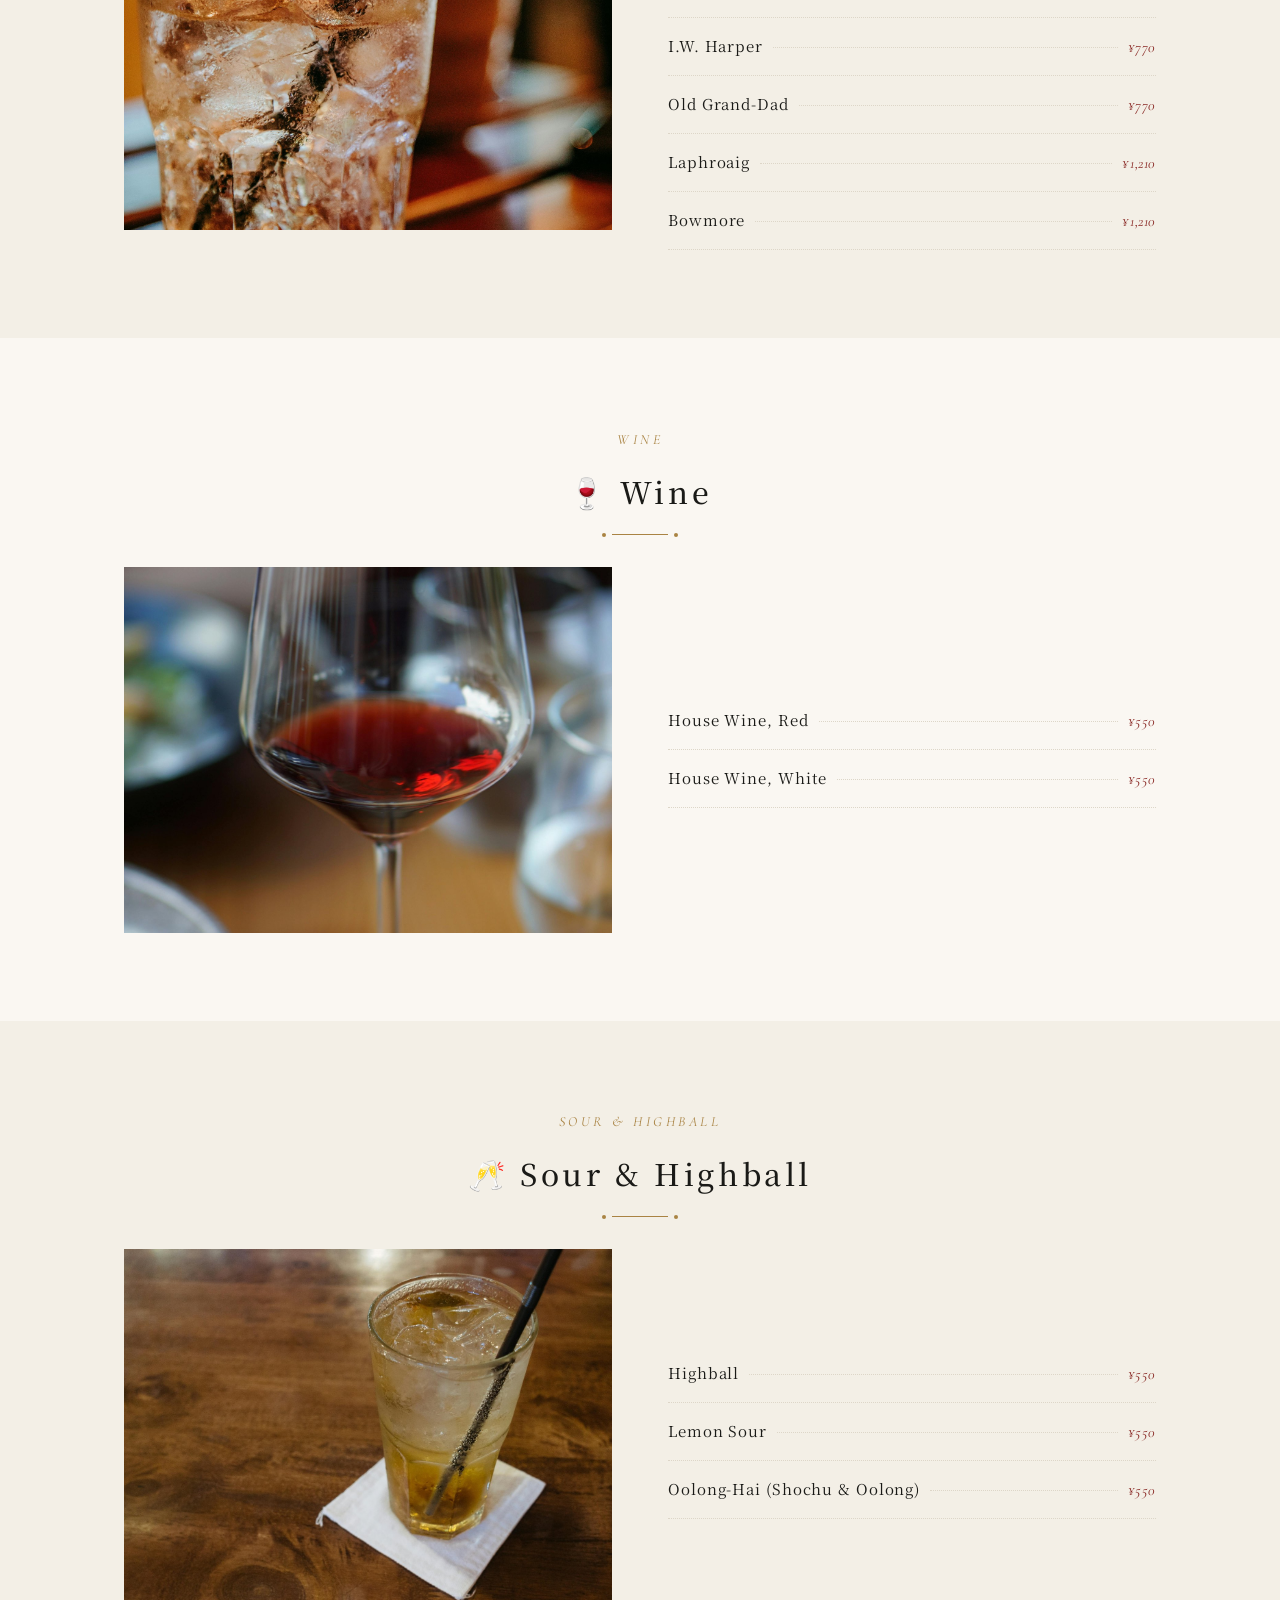
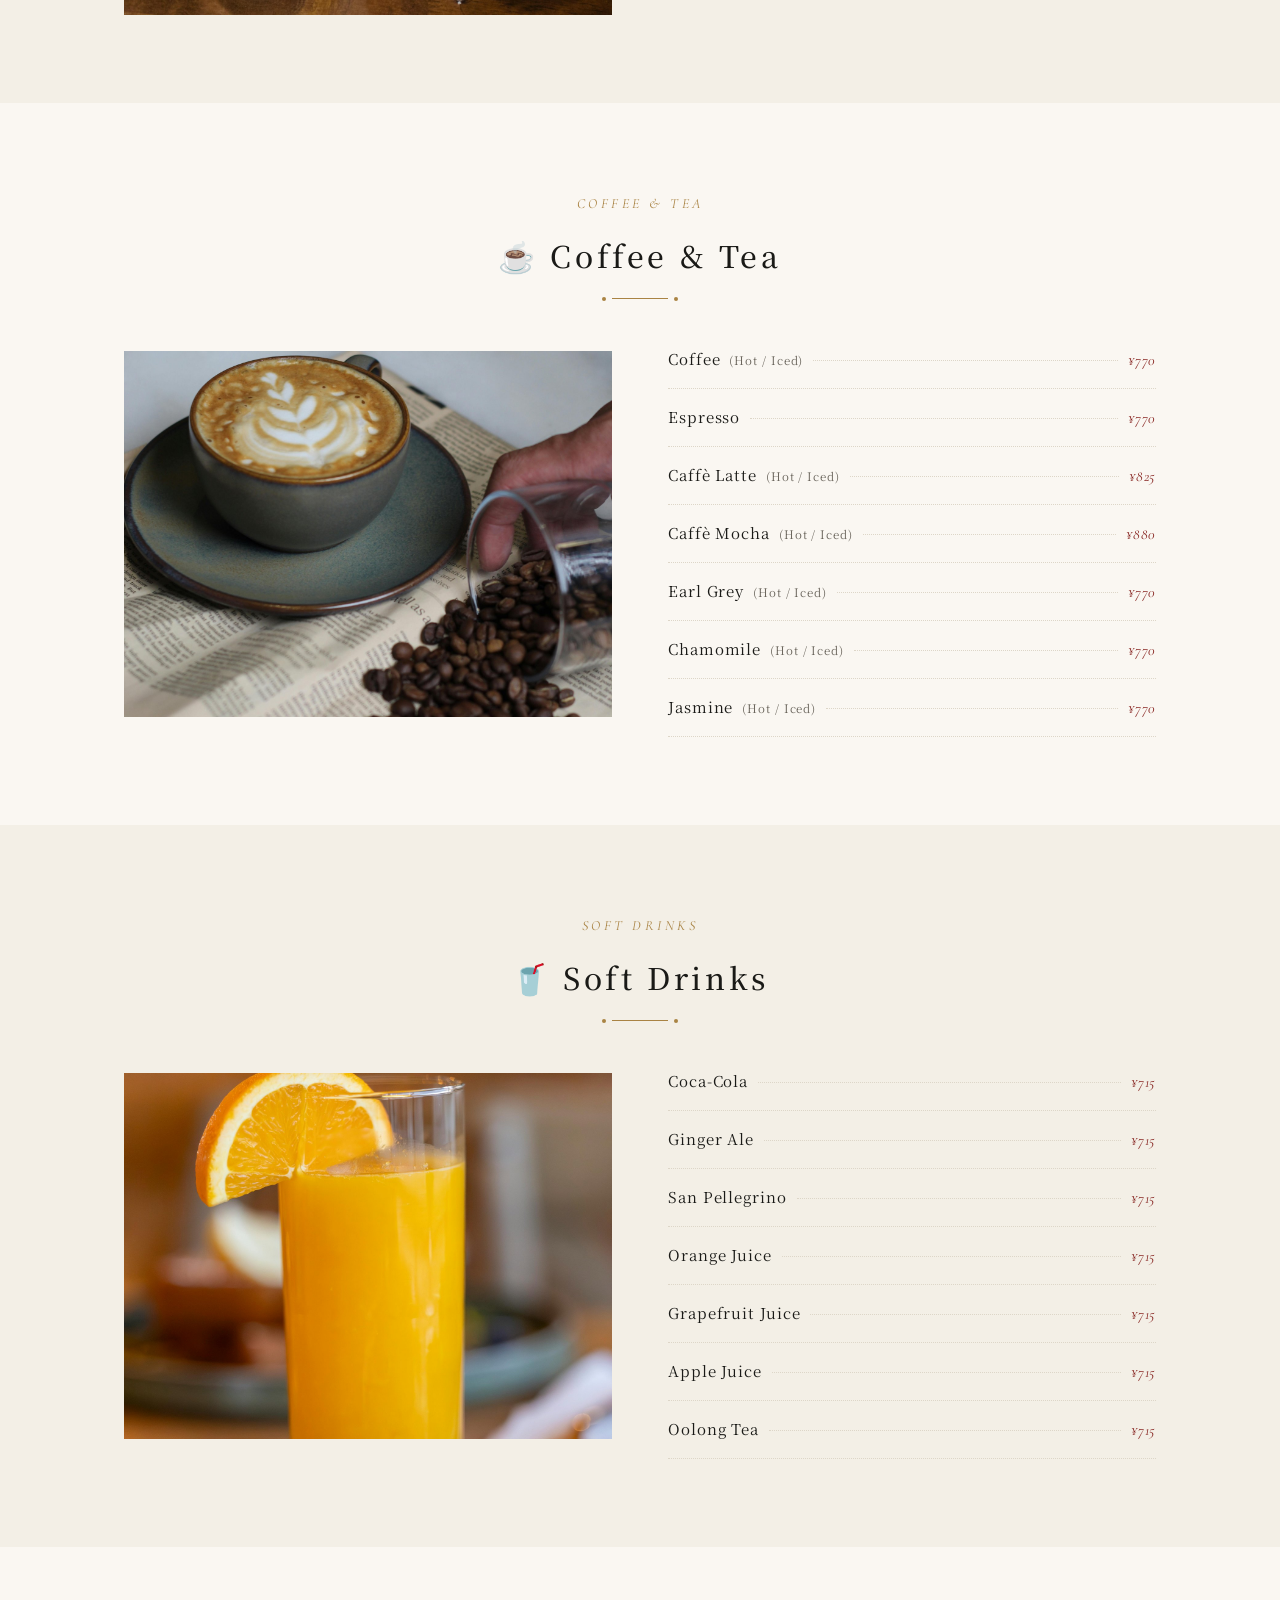
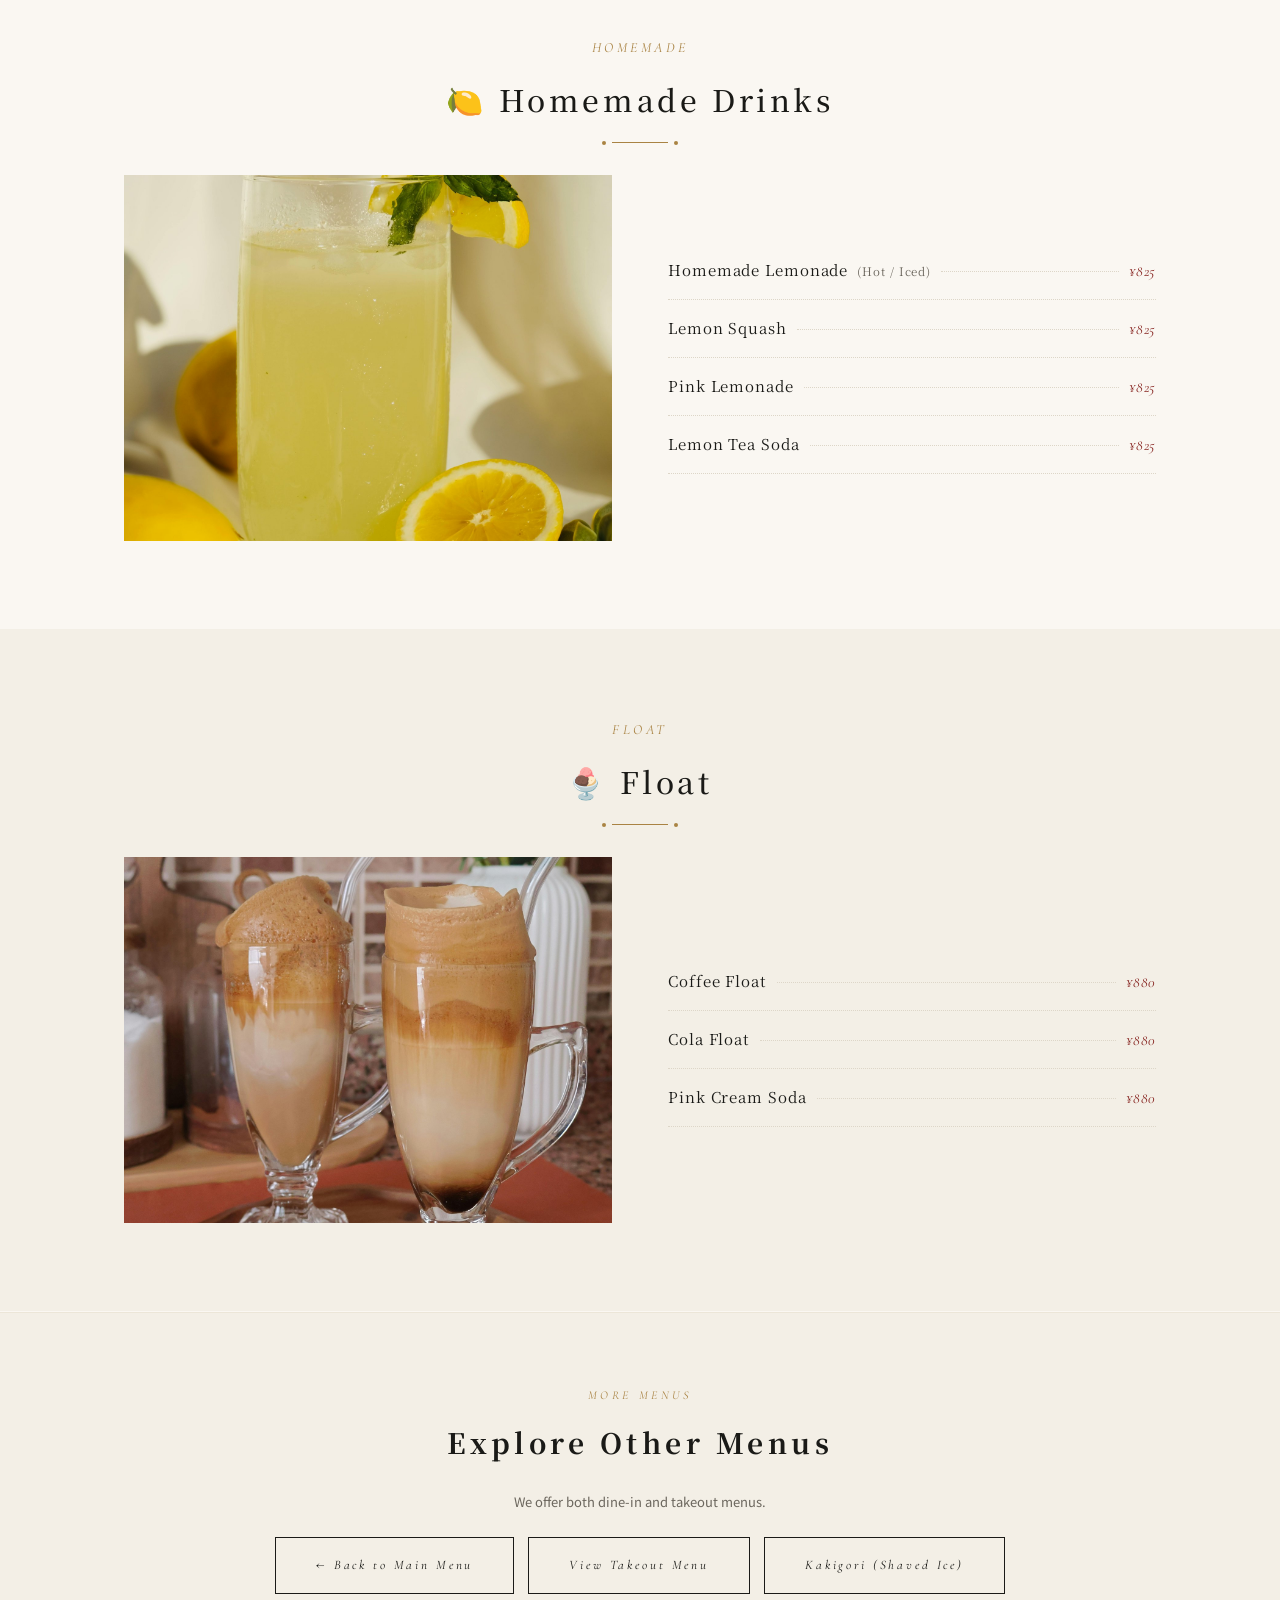
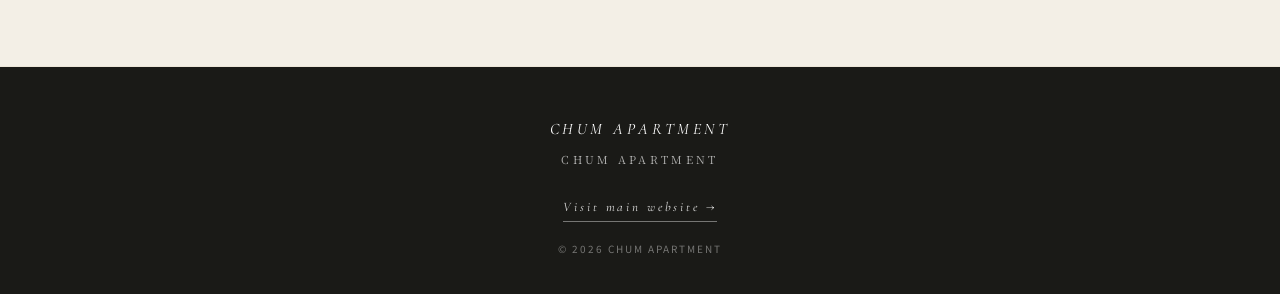
==== commit 355309e4: "Add matcha and publish kakigori page (4 items live) Co-Authored-By: Claude Opus 4.8 (1M context) <no" ====
--- a/drink.html
+++ b/drink.html
@@ -223,6 +223,7 @@
   <div class="nav-cta-row">
     <a href="index.html" class="btn-outline" data-i18n="btn_back_to_main">← メインメニューに戻る</a>
     <a href="takeout.html" class="btn-outline" data-i18n="btn_view_takeout">View Takeout Menu</a>
+    <a href="kakigori.html" class="btn-outline" data-i18n="btn_view_kakigori">かき氷</a>
   </div>
 </section>
 
